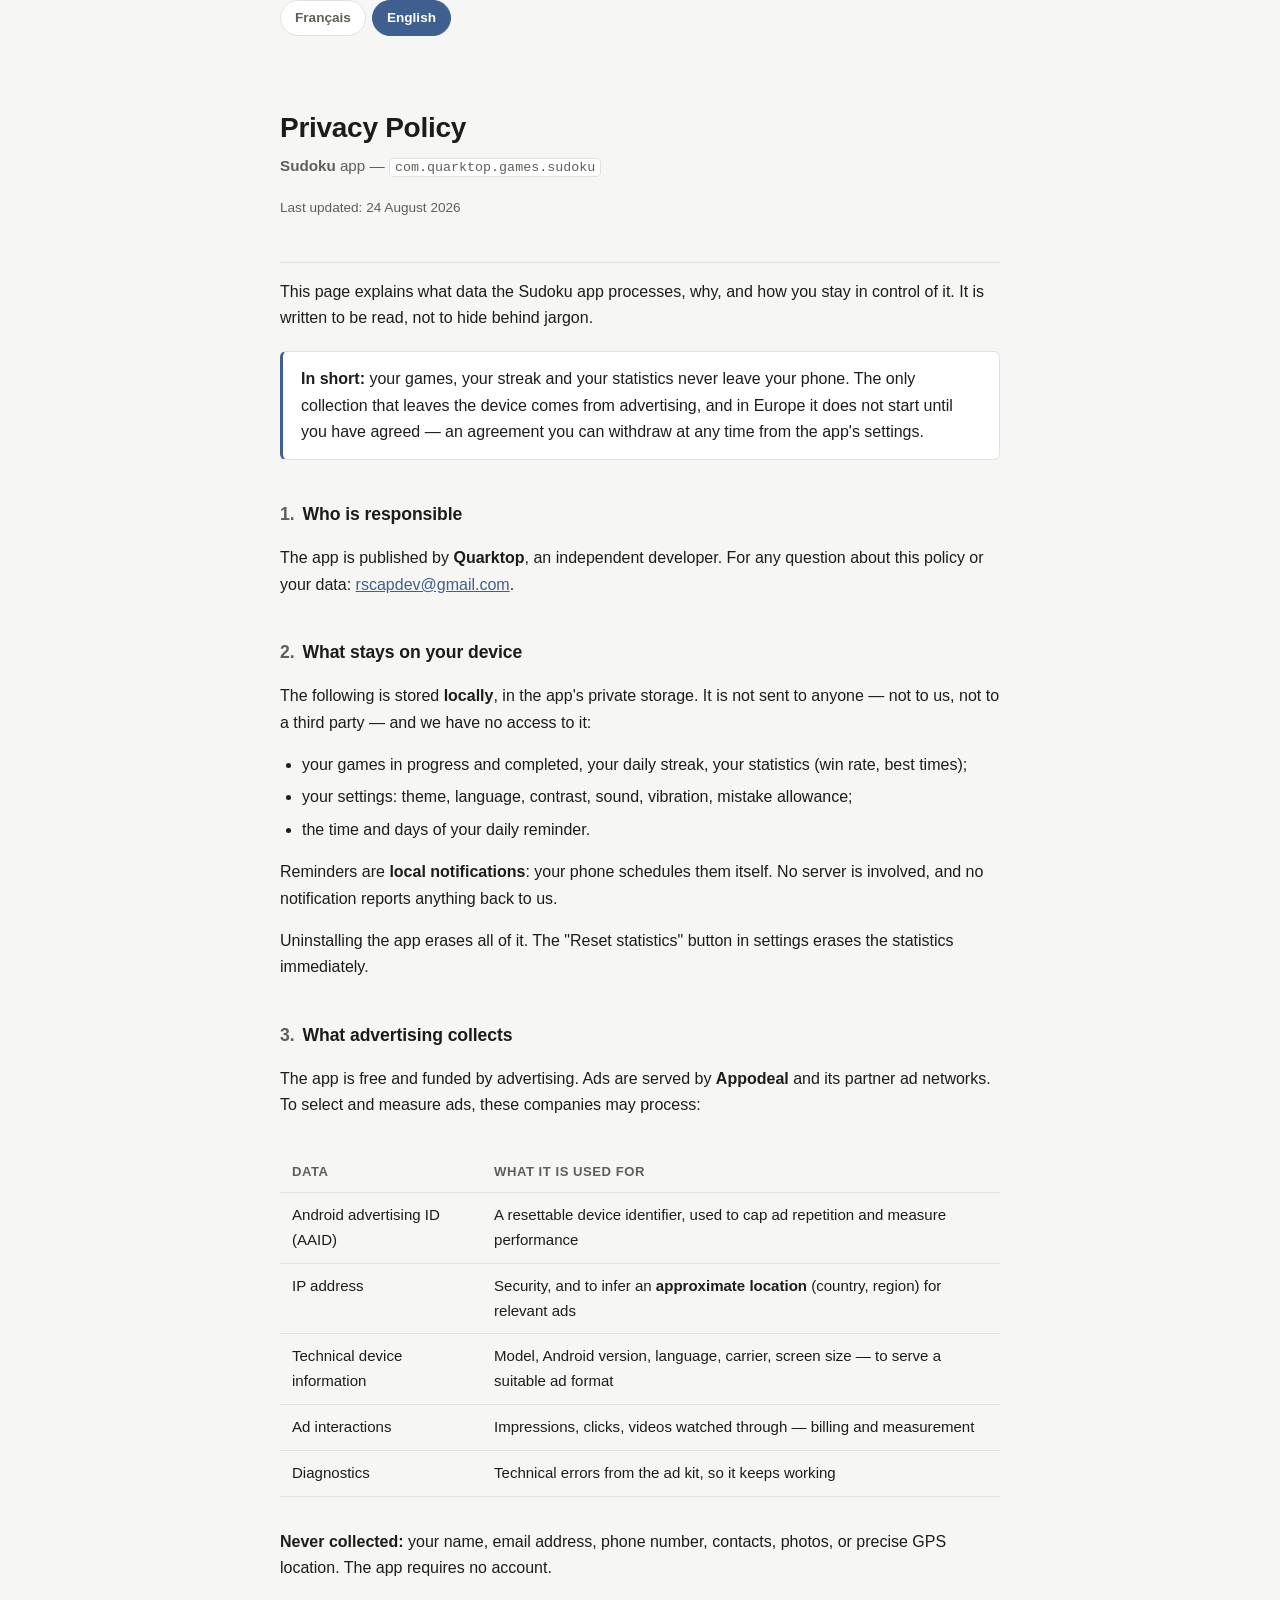
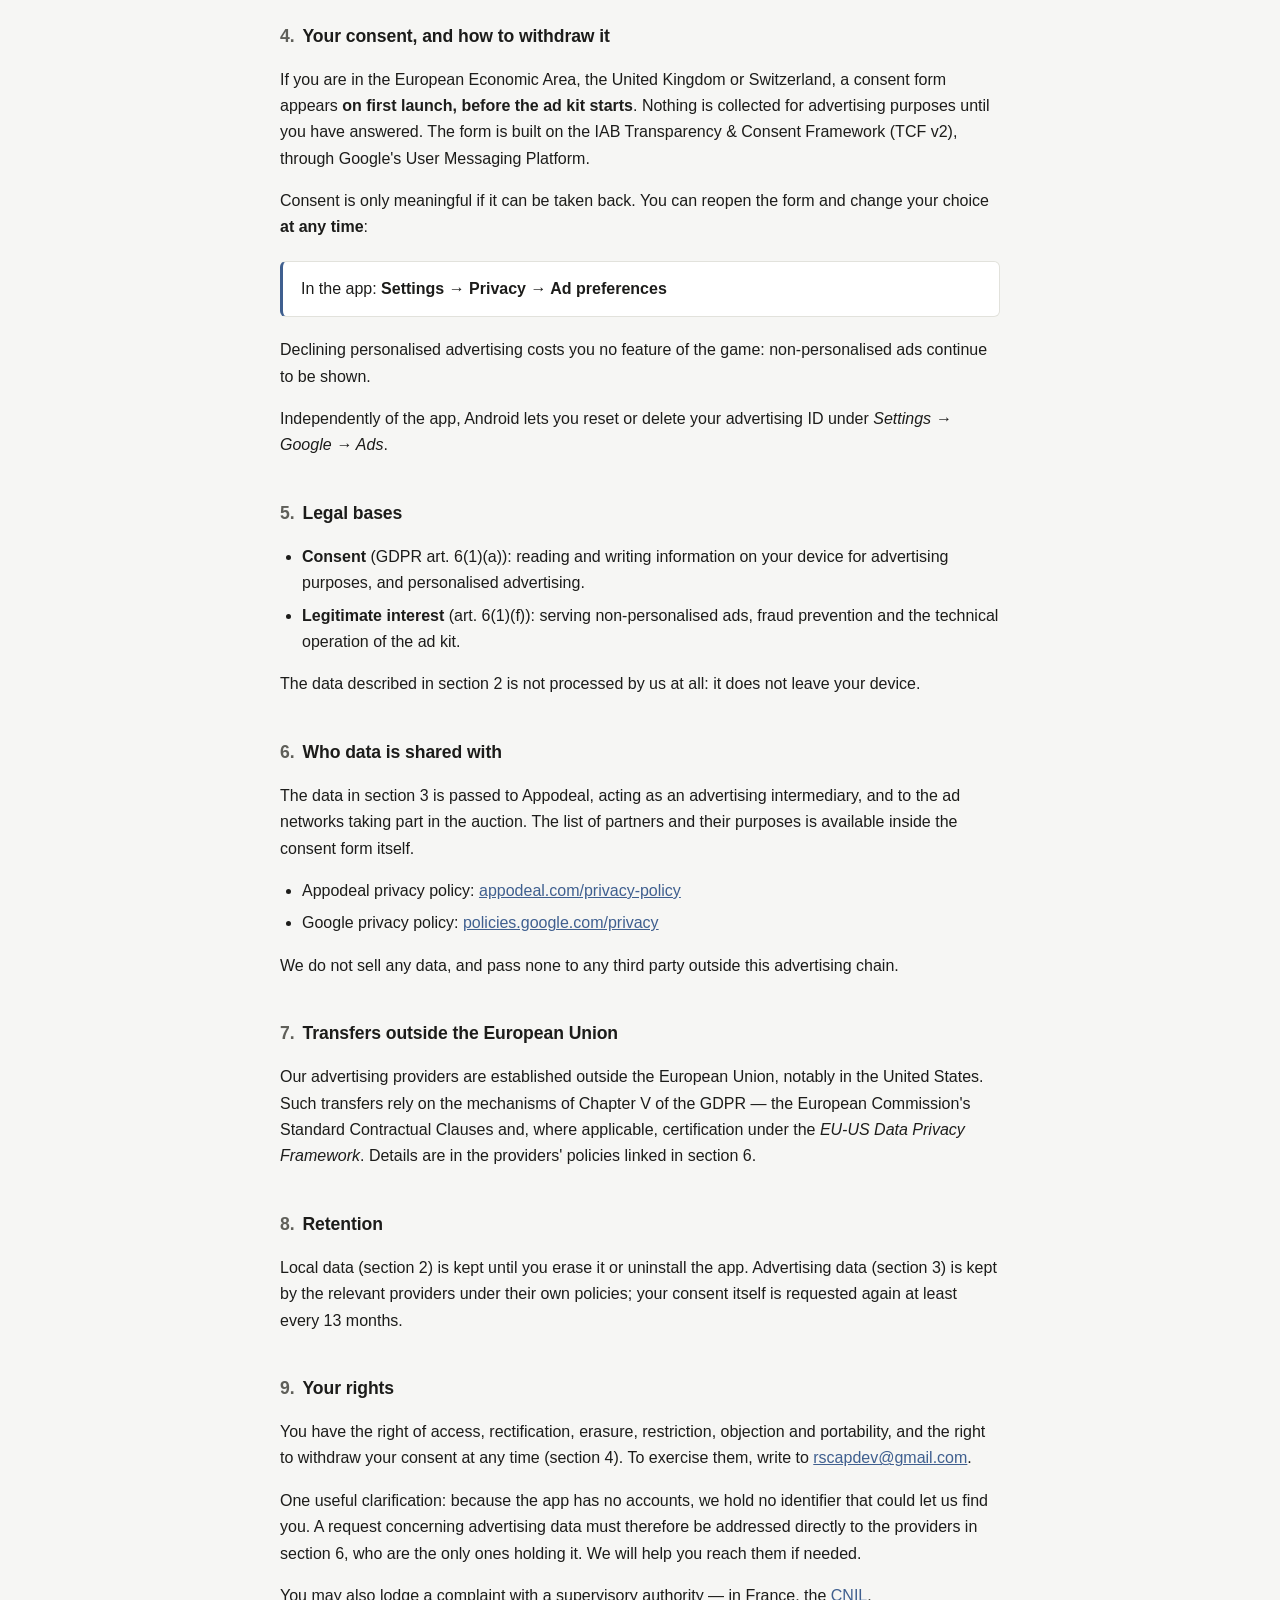
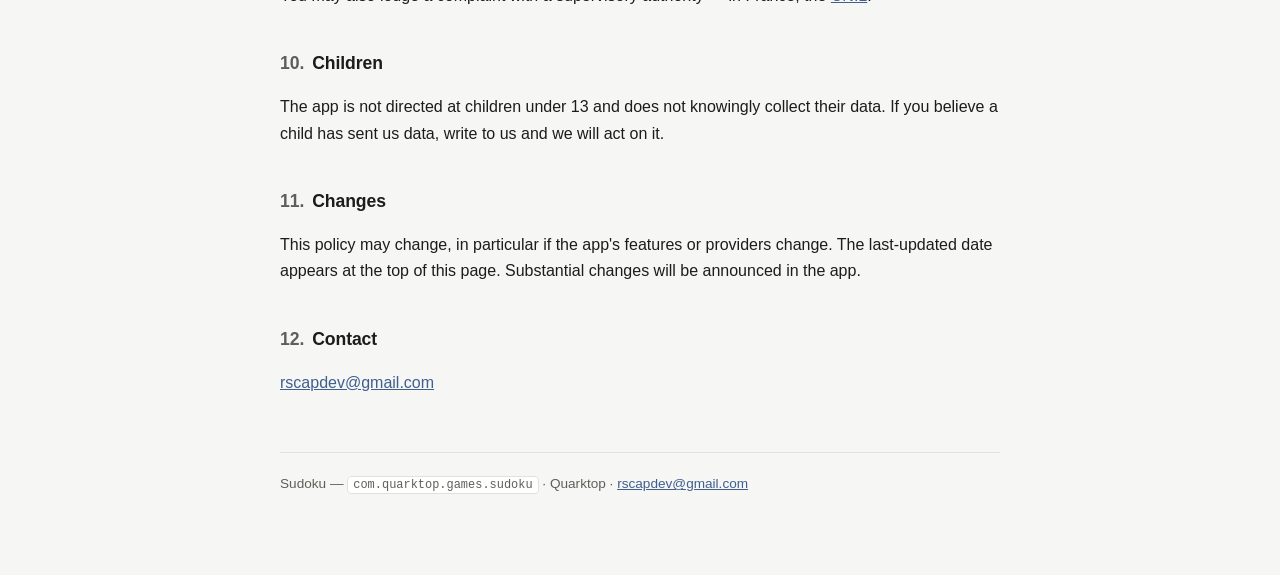
==== index.html @ d99a9909 "docs: politique de confidentialite bilingue FR/EN Page unique servie par GitHub Pages, referencee pa" ====
<!doctype html>
<html lang="fr">
<head>
<meta charset="utf-8">
<meta name="viewport" content="width=device-width, initial-scale=1">
<title>Politique de confidentialité — Sudoku</title>
<meta name="description" content="Politique de confidentialité de l'application Sudoku (com.quarktop.games.sudoku).">
<style>
  :root {
    --bg: #f6f6f4;
    --surface: #ffffff;
    --text: #1c1c1a;
    --muted: #5f5f59;
    --border: #e2e2dc;
    --accent: #3f5f8f;
  }
  @media (prefers-color-scheme: dark) {
    :root {
      --bg: #17171a;
      --surface: #202024;
      --text: #ececea;
      --muted: #a3a39d;
      --border: #33333a;
      --accent: #8fb0e0;
    }
  }
  * { box-sizing: border-box; }
  body {
    margin: 0;
    padding: 0 20px 80px;
    background: var(--bg);
    color: var(--text);
    font: 16px/1.65 -apple-system, BlinkMacSystemFont, "Segoe UI", Roboto, Helvetica, Arial, sans-serif;
    -webkit-text-size-adjust: 100%;
  }
  main { max-width: 720px; margin: 0 auto; }
  header {
    padding: 48px 0 28px;
    border-bottom: 1px solid var(--border);
    margin-bottom: 8px;
  }
  h1 { font-size: 1.75rem; line-height: 1.25; margin: 0 0 8px; letter-spacing: -0.01em; }
  h2 {
    font-size: 1.1rem;
    margin: 40px 0 10px;
    letter-spacing: -0.005em;
  }
  h2 .num { color: var(--muted); font-weight: 600; margin-right: 8px; }
  .sub { color: var(--muted); margin: 0; font-size: 0.95rem; }
  .meta {
    margin-top: 18px;
    font-size: 0.85rem;
    color: var(--muted);
  }
  p, li { color: var(--text); }
  ul { padding-left: 22px; }
  li { margin: 6px 0; }
  a { color: var(--accent); }
  code {
    background: var(--surface);
    border: 1px solid var(--border);
    border-radius: 4px;
    padding: 1px 5px;
    font-size: 0.88em;
    font-family: ui-monospace, SFMono-Regular, Menlo, Consolas, monospace;
  }
  .callout {
    background: var(--surface);
    border: 1px solid var(--border);
    border-left: 3px solid var(--accent);
    border-radius: 6px;
    padding: 14px 18px;
    margin: 20px 0;
  }
  .callout p { margin: 0; }
  table {
    width: 100%;
    border-collapse: collapse;
    margin: 16px 0;
    font-size: 0.94rem;
  }
  th, td {
    text-align: left;
    padding: 10px 12px;
    border-bottom: 1px solid var(--border);
    vertical-align: top;
  }
  th { color: var(--muted); font-weight: 600; font-size: 0.82rem; text-transform: uppercase; letter-spacing: 0.04em; }
  .table-wrap { overflow-x: auto; }
  .langs {
    display: flex;
    gap: 6px;
    margin-bottom: 26px;
  }
  .langs button {
    font: inherit;
    font-size: 0.85rem;
    font-weight: 600;
    padding: 6px 14px;
    border-radius: 999px;
    border: 1px solid var(--border);
    background: var(--surface);
    color: var(--muted);
    cursor: pointer;
  }
  .langs button[aria-pressed="true"] {
    background: var(--accent);
    border-color: var(--accent);
    color: #fff;
  }
  [data-lang] { display: none; }
  [data-lang].active { display: block; }
  footer {
    margin-top: 56px;
    padding-top: 20px;
    border-top: 1px solid var(--border);
    color: var(--muted);
    font-size: 0.85rem;
  }
</style>
</head>
<body>
<main>

<div class="langs" role="group" aria-label="Langue / Language">
  <button type="button" data-set="fr" aria-pressed="true">Français</button>
  <button type="button" data-set="en" aria-pressed="false">English</button>
</div>

<!-- ============================ FRANÇAIS ============================ -->
<section data-lang="fr" class="active" lang="fr">

  <header>
    <h1>Politique de confidentialité</h1>
    <p class="sub">Application <strong>Sudoku</strong> — <code>com.quarktop.games.sudoku</code></p>
    <p class="meta">Dernière mise à jour : 24 août 2026</p>
  </header>

  <p>Cette page explique quelles données l'application Sudoku traite, pourquoi, et
  comment vous gardez la main dessus. Elle est écrite pour être lue, pas pour se
  protéger derrière du jargon.</p>

  <div class="callout">
    <p><strong>En résumé :</strong> vos parties, votre série et vos statistiques ne quittent
    jamais votre téléphone. La seule collecte qui sort de l'appareil vient de la publicité,
    et en Europe elle ne démarre qu'après votre accord — que vous pouvez retirer à tout
    moment depuis les réglages de l'application.</p>
  </div>

  <h2><span class="num">1.</span>Qui est responsable du traitement</h2>
  <p>L'application est éditée par <strong>Quarktop</strong>, développeur indépendant.
  Pour toute question relative à cette politique ou à vos données :
  <a href="mailto:rscapdev@gmail.com">rscapdev@gmail.com</a>.</p>

  <h2><span class="num">2.</span>Ce qui reste sur votre appareil</h2>
  <p>Les données suivantes sont enregistrées <strong>localement</strong>, dans le stockage
  privé de l'application. Elles ne sont transmises à personne, ni à nous, ni à un tiers,
  et nous n'y avons aucun accès :</p>
  <ul>
    <li>vos parties en cours et terminées, votre série de jours consécutifs, vos statistiques
      (taux de victoire, meilleurs temps) ;</li>
    <li>vos réglages : thème, langue, contraste, sons, vibrations, nombre d'erreurs autorisées ;</li>
    <li>l'heure et les jours de votre rappel quotidien.</li>
  </ul>
  <p>Les rappels sont des <strong>notifications locales</strong> : elles sont programmées par
  votre téléphone lui-même. Aucun serveur n'est impliqué et aucune notification ne nous
  informe de quoi que ce soit.</p>
  <p>Désinstaller l'application efface l'ensemble de ces données. Le bouton
  « Réinitialiser les statistiques » des réglages efface les statistiques immédiatement.</p>

  <h2><span class="num">3.</span>Ce que la publicité collecte</h2>
  <p>L'application est gratuite et financée par la publicité. Les annonces sont fournies par
  <strong>Appodeal</strong> et ses réseaux publicitaires partenaires. Pour choisir et mesurer
  les annonces, ces sociétés peuvent traiter :</p>
  <div class="table-wrap">
    <table>
      <thead>
        <tr><th>Donnée</th><th>À quoi elle sert</th></tr>
      </thead>
      <tbody>
        <tr>
          <td>Identifiant publicitaire Android (AAID)</td>
          <td>Identifiant réinitialisable propre à l'appareil, utilisé pour limiter la
              répétition des annonces et mesurer leur performance</td>
        </tr>
        <tr>
          <td>Adresse IP</td>
          <td>Sécurité, et déduction d'une <strong>localisation approximative</strong>
              (pays, région) pour servir des annonces pertinentes</td>
        </tr>
        <tr>
          <td>Informations techniques sur l'appareil</td>
          <td>Modèle, version d'Android, langue, opérateur, taille d'écran — pour afficher
              un format d'annonce adapté</td>
        </tr>
        <tr>
          <td>Interactions avec les annonces</td>
          <td>Affichages, clics, vidéos regardées jusqu'au bout — facturation et mesure</td>
        </tr>
        <tr>
          <td>Diagnostics</td>
          <td>Erreurs techniques du kit publicitaire, pour son bon fonctionnement</td>
        </tr>
      </tbody>
    </table>
  </div>
  <p><strong>Ce qui n'est jamais collecté :</strong> votre nom, votre adresse e-mail, votre
  numéro de téléphone, vos contacts, vos photos, ni votre position GPS précise.
  L'application ne demande aucune création de compte.</p>

  <h2><span class="num">4.</span>Votre consentement, et comment le retirer</h2>
  <p>Si vous vous trouvez dans l'Espace économique européen, au Royaume-Uni ou en Suisse,
  un formulaire de consentement s'affiche <strong>au premier lancement, avant que le kit
  publicitaire ne démarre</strong>. Rien n'est collecté à des fins publicitaires tant que
  vous n'avez pas répondu. Ce formulaire s'appuie sur le cadre de transparence et de
  consentement de l'IAB (TCF v2), via la plateforme Google User Messaging Platform.</p>
  <p>Un consentement n'a de valeur que s'il peut être repris. Vous pouvez rouvrir ce
  formulaire et modifier votre choix <strong>à tout moment</strong> :</p>
  <div class="callout">
    <p>Dans l'application : <strong>Réglages → Confidentialité → Préférences publicitaires</strong></p>
  </div>
  <p>Refuser la publicité personnalisée ne vous prive d'aucune fonctionnalité du jeu : des
  annonces non personnalisées continuent d'être affichées.</p>
  <p>Indépendamment de l'application, Android vous permet de réinitialiser ou de supprimer
  votre identifiant publicitaire depuis <em>Paramètres → Google → Annonces</em>.</p>

  <h2><span class="num">5.</span>Bases légales</h2>
  <ul>
    <li><strong>Consentement</strong> (art. 6.1.a du RGPD) : lecture et écriture d'informations
      sur votre appareil à des fins publicitaires, et publicité personnalisée.</li>
    <li><strong>Intérêt légitime</strong> (art. 6.1.f) : affichage d'annonces non personnalisées,
      mesure anti-fraude et bon fonctionnement technique du kit publicitaire.</li>
  </ul>
  <p>Les données décrites à la section 2 ne font l'objet d'aucun traitement de notre part :
  elles ne quittent pas votre appareil.</p>

  <h2><span class="num">6.</span>Avec qui les données sont partagées</h2>
  <p>Les données de la section 3 sont transmises à Appodeal, qui agit comme intermédiaire
  publicitaire, ainsi qu'aux réseaux publicitaires participant à l'enchère. La liste des
  partenaires et leurs finalités sont consultables dans le formulaire de consentement
  lui-même.</p>
  <ul>
    <li>Politique de confidentialité d'Appodeal :
      <a href="https://appodeal.com/privacy-policy/" rel="noopener">appodeal.com/privacy-policy</a></li>
    <li>Politique de confidentialité de Google :
      <a href="https://policies.google.com/privacy" rel="noopener">policies.google.com/privacy</a></li>
  </ul>
  <p>Nous ne vendons aucune donnée et n'en transmettons à aucun tiers en dehors de cette
  chaîne publicitaire.</p>

  <h2><span class="num">7.</span>Transferts hors de l'Union européenne</h2>
  <p>Nos prestataires publicitaires sont établis en dehors de l'Union européenne, notamment
  aux États-Unis. Ces transferts sont encadrés par les mécanismes prévus au chapitre V du
  RGPD — clauses contractuelles types de la Commission européenne et, le cas échéant,
  certification au <em>EU-US Data Privacy Framework</em>. Le détail figure dans les
  politiques des prestataires citées à la section 6.</p>

  <h2><span class="num">8.</span>Durée de conservation</h2>
  <p>Les données locales (section 2) sont conservées jusqu'à ce que vous les effaciez ou
  désinstalliez l'application. Les données publicitaires (section 3) sont conservées par
  les prestataires concernés selon leurs propres politiques ; votre consentement, lui, est
  redemandé au moins tous les 13 mois.</p>

  <h2><span class="num">9.</span>Vos droits</h2>
  <p>Vous disposez d'un droit d'accès, de rectification, d'effacement, de limitation,
  d'opposition et de portabilité, ainsi que du droit de retirer votre consentement à tout
  moment (section 4). Pour les exercer, écrivez à
  <a href="mailto:rscapdev@gmail.com">rscapdev@gmail.com</a>.</p>
  <p>Une précision utile : comme l'application ne repose sur aucun compte, nous ne détenons
  aucun identifiant permettant de vous retrouver. Une demande d'accès ou d'effacement portant
  sur les données publicitaires doit donc être adressée directement aux prestataires de la
  section 6, qui sont les seuls à les détenir. Nous vous aiderons à les contacter si besoin.</p>
  <p>Vous pouvez également introduire une réclamation auprès d'une autorité de contrôle, en
  France la <a href="https://www.cnil.fr" rel="noopener">CNIL</a>.</p>

  <h2><span class="num">10.</span>Enfants</h2>
  <p>L'application ne s'adresse pas aux enfants de moins de 13 ans et ne collecte pas
  sciemment de données les concernant. Si vous estimez qu'un enfant nous a transmis des
  données, écrivez-nous et nous ferons le nécessaire.</p>

  <h2><span class="num">11.</span>Modifications</h2>
  <p>Cette politique peut évoluer, notamment si les fonctionnalités ou les prestataires de
  l'application changent. La date de dernière mise à jour figure en haut de cette page. Les
  modifications substantielles seront signalées dans l'application.</p>

  <h2><span class="num">12.</span>Contact</h2>
  <p><a href="mailto:rscapdev@gmail.com">rscapdev@gmail.com</a></p>

</section>

<!-- ============================= ENGLISH ============================= -->
<section data-lang="en" lang="en">

  <header>
    <h1>Privacy Policy</h1>
    <p class="sub"><strong>Sudoku</strong> app — <code>com.quarktop.games.sudoku</code></p>
    <p class="meta">Last updated: 24 August 2026</p>
  </header>

  <p>This page explains what data the Sudoku app processes, why, and how you stay in
  control of it. It is written to be read, not to hide behind jargon.</p>

  <div class="callout">
    <p><strong>In short:</strong> your games, your streak and your statistics never leave your
    phone. The only collection that leaves the device comes from advertising, and in Europe
    it does not start until you have agreed — an agreement you can withdraw at any time from
    the app's settings.</p>
  </div>

  <h2><span class="num">1.</span>Who is responsible</h2>
  <p>The app is published by <strong>Quarktop</strong>, an independent developer. For any
  question about this policy or your data:
  <a href="mailto:rscapdev@gmail.com">rscapdev@gmail.com</a>.</p>

  <h2><span class="num">2.</span>What stays on your device</h2>
  <p>The following is stored <strong>locally</strong>, in the app's private storage. It is
  not sent to anyone — not to us, not to a third party — and we have no access to it:</p>
  <ul>
    <li>your games in progress and completed, your daily streak, your statistics
      (win rate, best times);</li>
    <li>your settings: theme, language, contrast, sound, vibration, mistake allowance;</li>
    <li>the time and days of your daily reminder.</li>
  </ul>
  <p>Reminders are <strong>local notifications</strong>: your phone schedules them itself. No
  server is involved, and no notification reports anything back to us.</p>
  <p>Uninstalling the app erases all of it. The "Reset statistics" button in settings erases
  the statistics immediately.</p>

  <h2><span class="num">3.</span>What advertising collects</h2>
  <p>The app is free and funded by advertising. Ads are served by <strong>Appodeal</strong>
  and its partner ad networks. To select and measure ads, these companies may process:</p>
  <div class="table-wrap">
    <table>
      <thead>
        <tr><th>Data</th><th>What it is used for</th></tr>
      </thead>
      <tbody>
        <tr>
          <td>Android advertising ID (AAID)</td>
          <td>A resettable device identifier, used to cap ad repetition and measure performance</td>
        </tr>
        <tr>
          <td>IP address</td>
          <td>Security, and to infer an <strong>approximate location</strong> (country, region)
              for relevant ads</td>
        </tr>
        <tr>
          <td>Technical device information</td>
          <td>Model, Android version, language, carrier, screen size — to serve a suitable ad format</td>
        </tr>
        <tr>
          <td>Ad interactions</td>
          <td>Impressions, clicks, videos watched through — billing and measurement</td>
        </tr>
        <tr>
          <td>Diagnostics</td>
          <td>Technical errors from the ad kit, so it keeps working</td>
        </tr>
      </tbody>
    </table>
  </div>
  <p><strong>Never collected:</strong> your name, email address, phone number, contacts,
  photos, or precise GPS location. The app requires no account.</p>

  <h2><span class="num">4.</span>Your consent, and how to withdraw it</h2>
  <p>If you are in the European Economic Area, the United Kingdom or Switzerland, a consent
  form appears <strong>on first launch, before the ad kit starts</strong>. Nothing is
  collected for advertising purposes until you have answered. The form is built on the IAB
  Transparency &amp; Consent Framework (TCF v2), through Google's User Messaging Platform.</p>
  <p>Consent is only meaningful if it can be taken back. You can reopen the form and change
  your choice <strong>at any time</strong>:</p>
  <div class="callout">
    <p>In the app: <strong>Settings → Privacy → Ad preferences</strong></p>
  </div>
  <p>Declining personalised advertising costs you no feature of the game: non-personalised
  ads continue to be shown.</p>
  <p>Independently of the app, Android lets you reset or delete your advertising ID under
  <em>Settings → Google → Ads</em>.</p>

  <h2><span class="num">5.</span>Legal bases</h2>
  <ul>
    <li><strong>Consent</strong> (GDPR art. 6(1)(a)): reading and writing information on your
      device for advertising purposes, and personalised advertising.</li>
    <li><strong>Legitimate interest</strong> (art. 6(1)(f)): serving non-personalised ads,
      fraud prevention and the technical operation of the ad kit.</li>
  </ul>
  <p>The data described in section 2 is not processed by us at all: it does not leave your
  device.</p>

  <h2><span class="num">6.</span>Who data is shared with</h2>
  <p>The data in section 3 is passed to Appodeal, acting as an advertising intermediary, and
  to the ad networks taking part in the auction. The list of partners and their purposes is
  available inside the consent form itself.</p>
  <ul>
    <li>Appodeal privacy policy:
      <a href="https://appodeal.com/privacy-policy/" rel="noopener">appodeal.com/privacy-policy</a></li>
    <li>Google privacy policy:
      <a href="https://policies.google.com/privacy" rel="noopener">policies.google.com/privacy</a></li>
  </ul>
  <p>We do not sell any data, and pass none to any third party outside this advertising chain.</p>

  <h2><span class="num">7.</span>Transfers outside the European Union</h2>
  <p>Our advertising providers are established outside the European Union, notably in the
  United States. Such transfers rely on the mechanisms of Chapter V of the GDPR — the European
  Commission's Standard Contractual Clauses and, where applicable, certification under the
  <em>EU-US Data Privacy Framework</em>. Details are in the providers' policies linked in
  section 6.</p>

  <h2><span class="num">8.</span>Retention</h2>
  <p>Local data (section 2) is kept until you erase it or uninstall the app. Advertising data
  (section 3) is kept by the relevant providers under their own policies; your consent itself
  is requested again at least every 13 months.</p>

  <h2><span class="num">9.</span>Your rights</h2>
  <p>You have the right of access, rectification, erasure, restriction, objection and
  portability, and the right to withdraw your consent at any time (section 4). To exercise
  them, write to <a href="mailto:rscapdev@gmail.com">rscapdev@gmail.com</a>.</p>
  <p>One useful clarification: because the app has no accounts, we hold no identifier that
  could let us find you. A request concerning advertising data must therefore be addressed
  directly to the providers in section 6, who are the only ones holding it. We will help you
  reach them if needed.</p>
  <p>You may also lodge a complaint with a supervisory authority — in France, the
  <a href="https://www.cnil.fr" rel="noopener">CNIL</a>.</p>

  <h2><span class="num">10.</span>Children</h2>
  <p>The app is not directed at children under 13 and does not knowingly collect their data.
  If you believe a child has sent us data, write to us and we will act on it.</p>

  <h2><span class="num">11.</span>Changes</h2>
  <p>This policy may change, in particular if the app's features or providers change. The
  last-updated date appears at the top of this page. Substantial changes will be announced
  in the app.</p>

  <h2><span class="num">12.</span>Contact</h2>
  <p><a href="mailto:rscapdev@gmail.com">rscapdev@gmail.com</a></p>

</section>

<footer>
  Sudoku — <code>com.quarktop.games.sudoku</code> · Quarktop ·
  <a href="mailto:rscapdev@gmail.com">rscapdev@gmail.com</a>
</footer>

</main>

<script>
  var buttons = document.querySelectorAll('.langs button');
  function setLang(lang) {
    document.querySelectorAll('[data-lang]').forEach(function (s) {
      s.classList.toggle('active', s.getAttribute('data-lang') === lang);
    });
    buttons.forEach(function (b) {
      b.setAttribute('aria-pressed', String(b.getAttribute('data-set') === lang));
    });
    document.documentElement.lang = lang;
  }
  buttons.forEach(function (b) {
    b.addEventListener('click', function () { setLang(b.getAttribute('data-set')); });
  });
  // Non-French speakers land on English without having to hunt for the toggle.
  if (!(navigator.language || '').toLowerCase().startsWith('fr')) setLang('en');
</script>

</body>
</html>
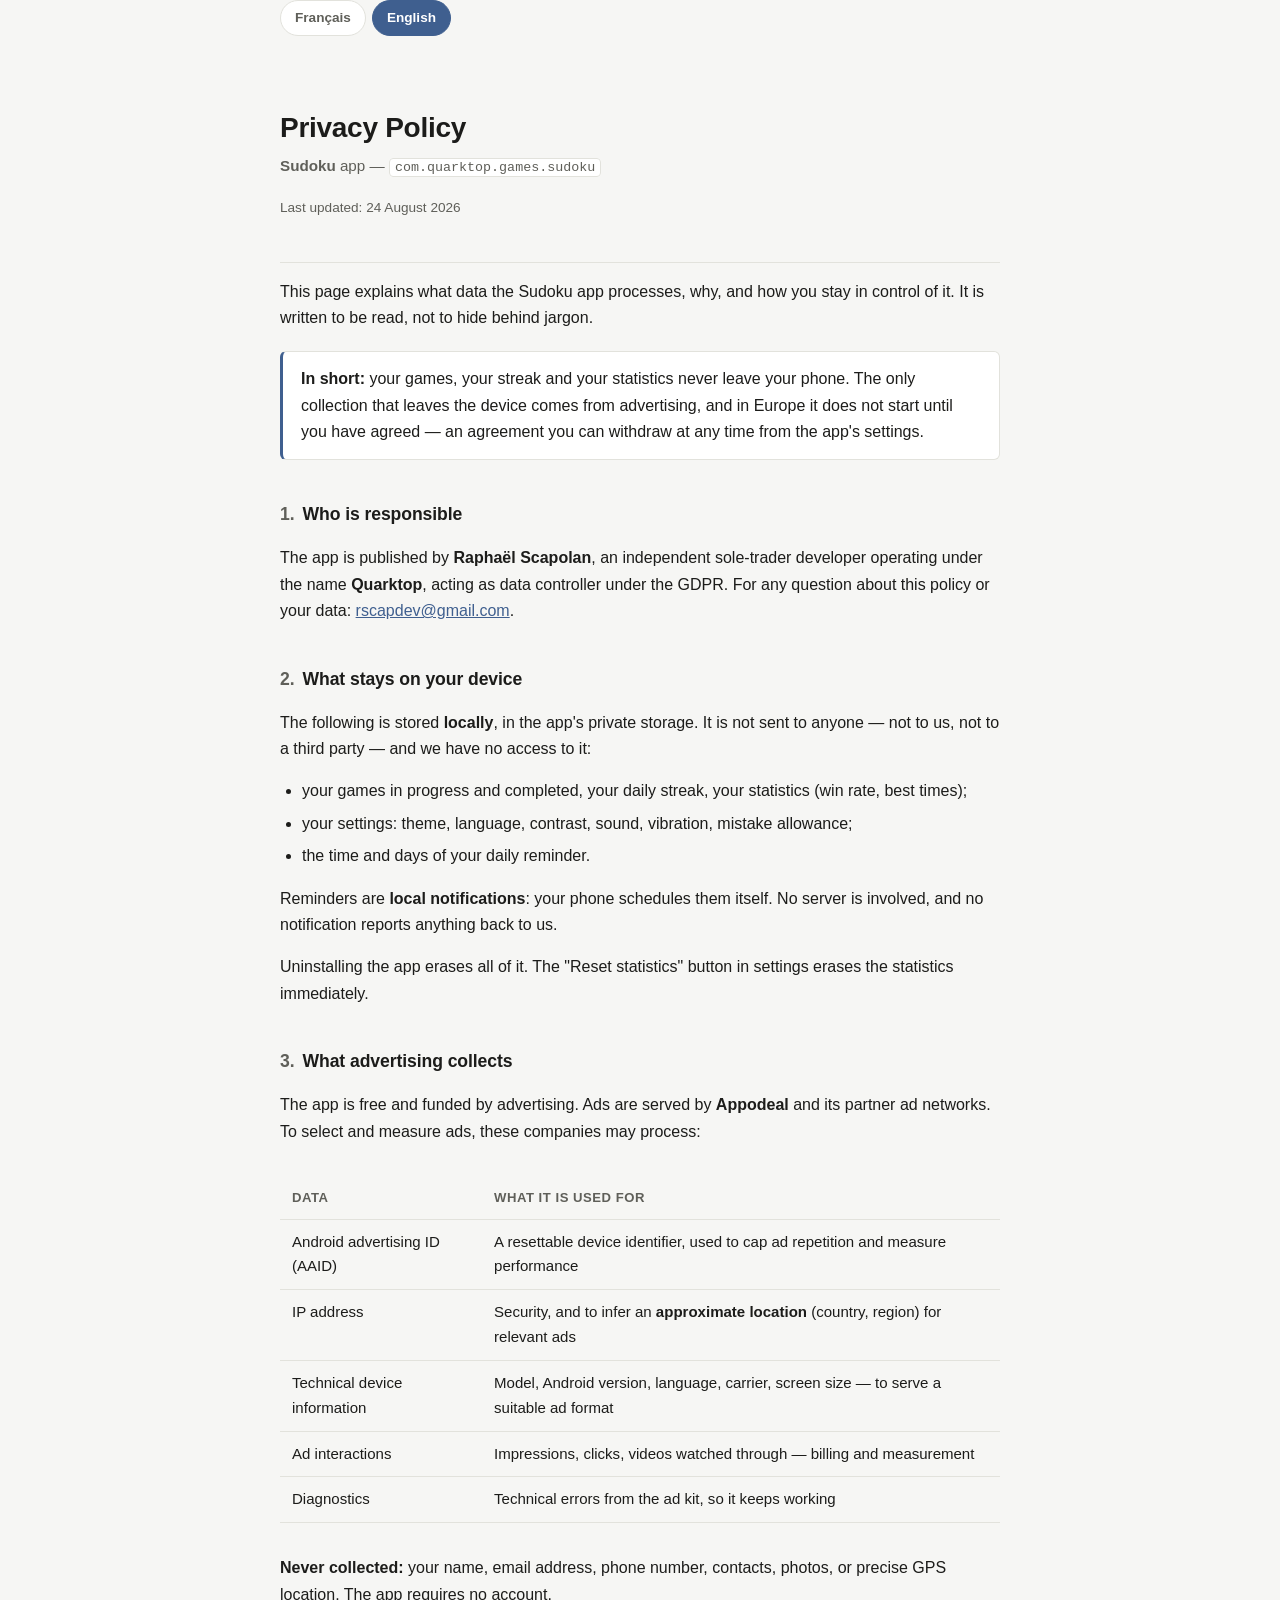
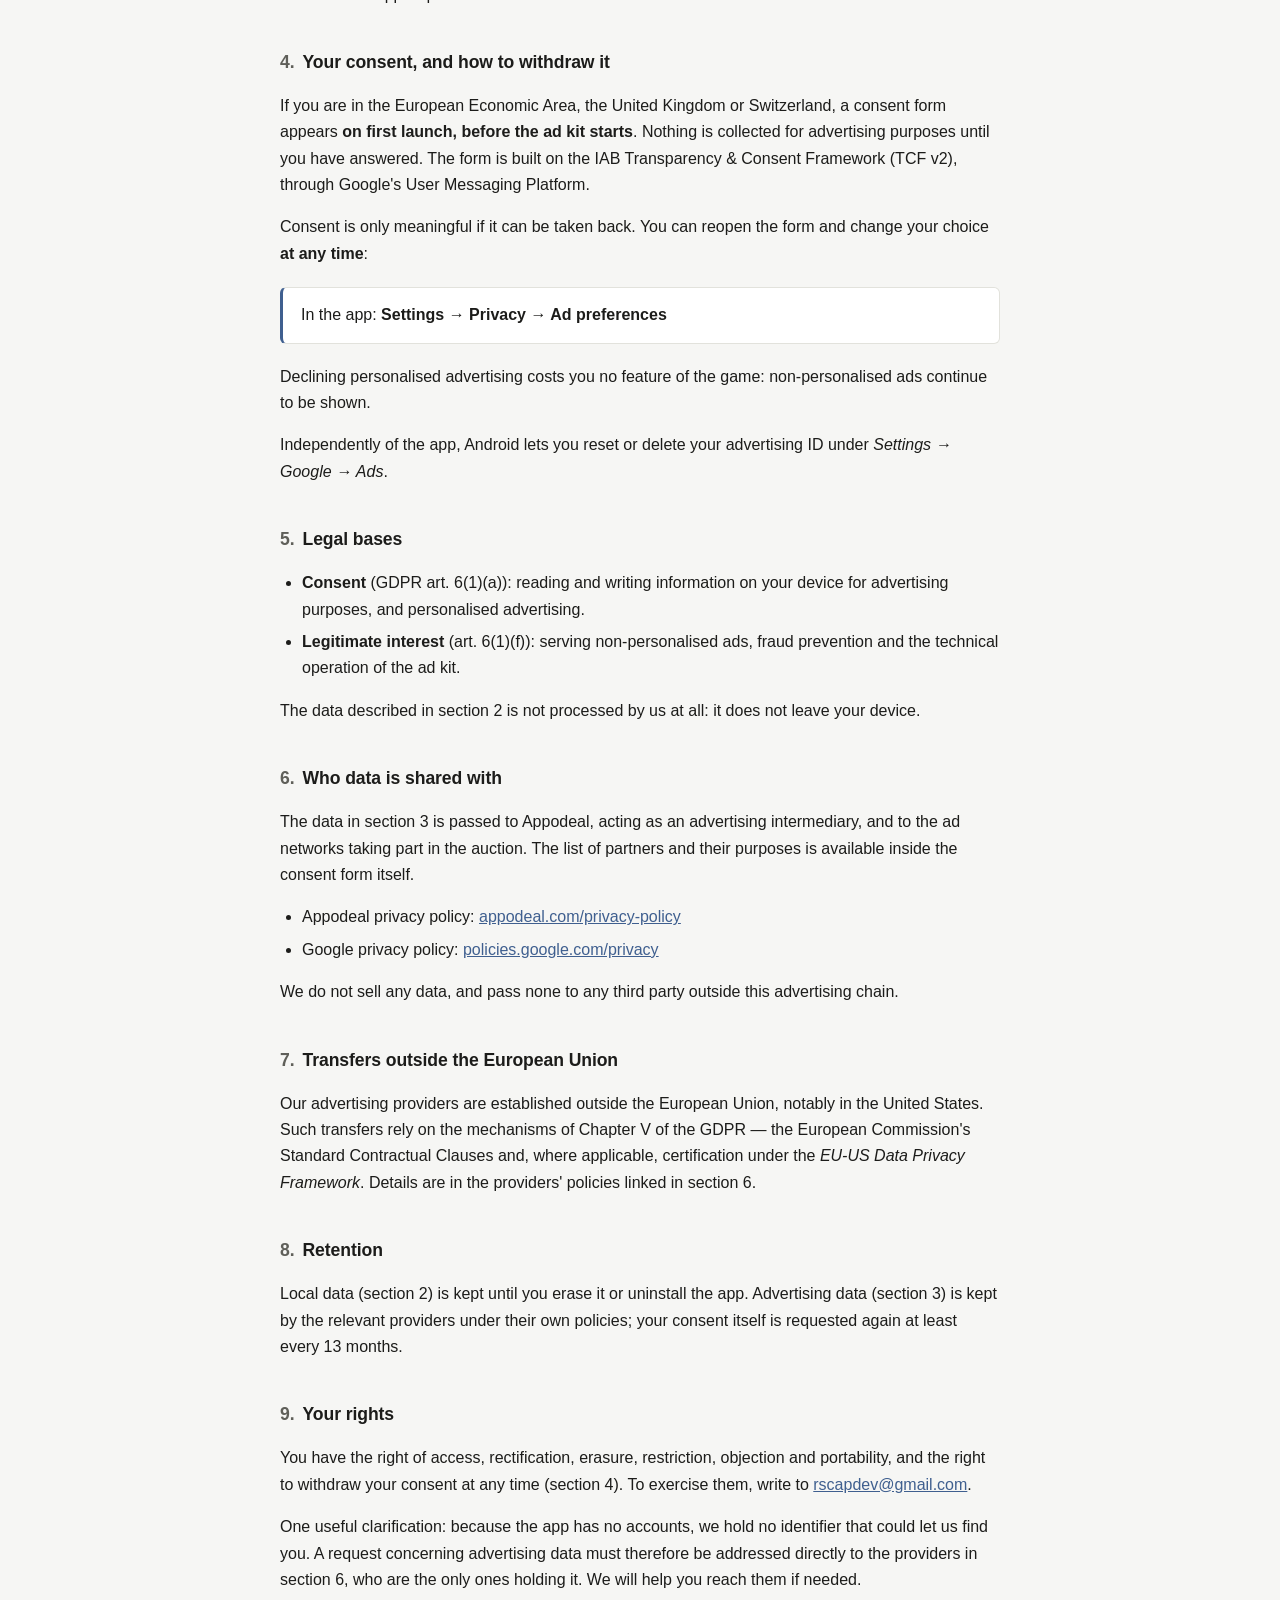
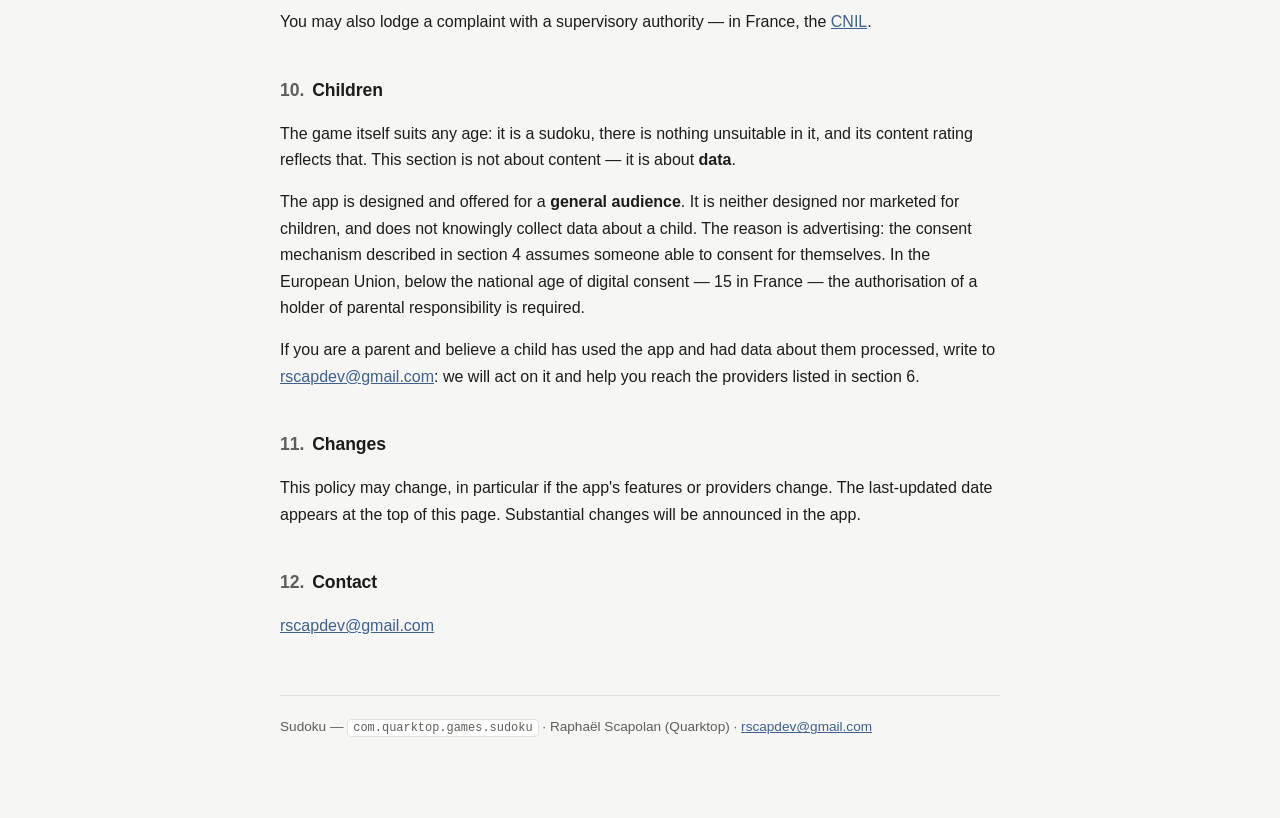
==== commit 868fab0b: "docs: responsable de traitement nomme, section Enfants reformulee Le responsable du traitement est u" ====
--- a/index.html
+++ b/index.html
@@ -148,8 +148,9 @@
   </div>
 
   <h2><span class="num">1.</span>Qui est responsable du traitement</h2>
-  <p>L'application est éditée par <strong>Quarktop</strong>, développeur indépendant.
-  Pour toute question relative à cette politique ou à vos données :
+  <p>L'application est éditée par <strong>Raphaël Scapolan</strong>, développeur indépendant
+  exerçant en nom propre, sous le nom <strong>Quarktop</strong>. Responsable du traitement au
+  sens du RGPD. Pour toute question relative à cette politique ou à vos données :
   <a href="mailto:rscapdev@gmail.com">rscapdev@gmail.com</a>.</p>
 
   <h2><span class="num">2.</span>Ce qui reste sur votre appareil</h2>
@@ -274,9 +275,19 @@
   France la <a href="https://www.cnil.fr" rel="noopener">CNIL</a>.</p>
 
   <h2><span class="num">10.</span>Enfants</h2>
-  <p>L'application ne s'adresse pas aux enfants de moins de 13 ans et ne collecte pas
-  sciemment de données les concernant. Si vous estimez qu'un enfant nous a transmis des
-  données, écrivez-nous et nous ferons le nécessaire.</p>
+  <p>Le jeu lui-même convient à tout âge : c'est un sudoku, son contenu ne présente rien
+  d'inadapté, et son classement de contenu le reflète. Cette section ne parle pas du contenu,
+  mais des <strong>données</strong>.</p>
+  <p>L'application est conçue et proposée pour un <strong>public général</strong>. Elle n'est
+  ni conçue ni promue à destination des enfants, et ne collecte pas sciemment de données
+  concernant un enfant. La raison est la publicité : le mécanisme de consentement décrit à la
+  section 4 suppose une personne en mesure de consentir pour elle-même. Dans l'Union
+  européenne, en dessous de l'âge national du consentement numérique — 15 ans en France —
+  l'autorisation d'un titulaire de l'autorité parentale est requise.</p>
+  <p>Si vous êtes parent et estimez qu'un enfant a utilisé l'application et que des données le
+  concernant ont été traitées, écrivez à
+  <a href="mailto:rscapdev@gmail.com">rscapdev@gmail.com</a> : nous ferons le nécessaire et
+  vous aiderons à saisir les prestataires de la section 6.</p>
 
   <h2><span class="num">11.</span>Modifications</h2>
   <p>Cette politique peut évoluer, notamment si les fonctionnalités ou les prestataires de
@@ -308,8 +319,9 @@
   </div>
 
   <h2><span class="num">1.</span>Who is responsible</h2>
-  <p>The app is published by <strong>Quarktop</strong>, an independent developer. For any
-  question about this policy or your data:
+  <p>The app is published by <strong>Raphaël Scapolan</strong>, an independent sole-trader
+  developer operating under the name <strong>Quarktop</strong>, acting as data controller under
+  the GDPR. For any question about this policy or your data:
   <a href="mailto:rscapdev@gmail.com">rscapdev@gmail.com</a>.</p>
 
   <h2><span class="num">2.</span>What stays on your device</h2>
@@ -423,8 +435,17 @@
   <a href="https://www.cnil.fr" rel="noopener">CNIL</a>.</p>
 
   <h2><span class="num">10.</span>Children</h2>
-  <p>The app is not directed at children under 13 and does not knowingly collect their data.
-  If you believe a child has sent us data, write to us and we will act on it.</p>
+  <p>The game itself suits any age: it is a sudoku, there is nothing unsuitable in it, and its
+  content rating reflects that. This section is not about content — it is about
+  <strong>data</strong>.</p>
+  <p>The app is designed and offered for a <strong>general audience</strong>. It is neither
+  designed nor marketed for children, and does not knowingly collect data about a child. The
+  reason is advertising: the consent mechanism described in section 4 assumes someone able to
+  consent for themselves. In the European Union, below the national age of digital consent —
+  15 in France — the authorisation of a holder of parental responsibility is required.</p>
+  <p>If you are a parent and believe a child has used the app and had data about them
+  processed, write to <a href="mailto:rscapdev@gmail.com">rscapdev@gmail.com</a>: we will act
+  on it and help you reach the providers listed in section 6.</p>
 
   <h2><span class="num">11.</span>Changes</h2>
   <p>This policy may change, in particular if the app's features or providers change. The
@@ -437,7 +458,7 @@
 </section>
 
 <footer>
-  Sudoku — <code>com.quarktop.games.sudoku</code> · Quarktop ·
+  Sudoku — <code>com.quarktop.games.sudoku</code> · Raphaël Scapolan (Quarktop) ·
   <a href="mailto:rscapdev@gmail.com">rscapdev@gmail.com</a>
 </footer>
 
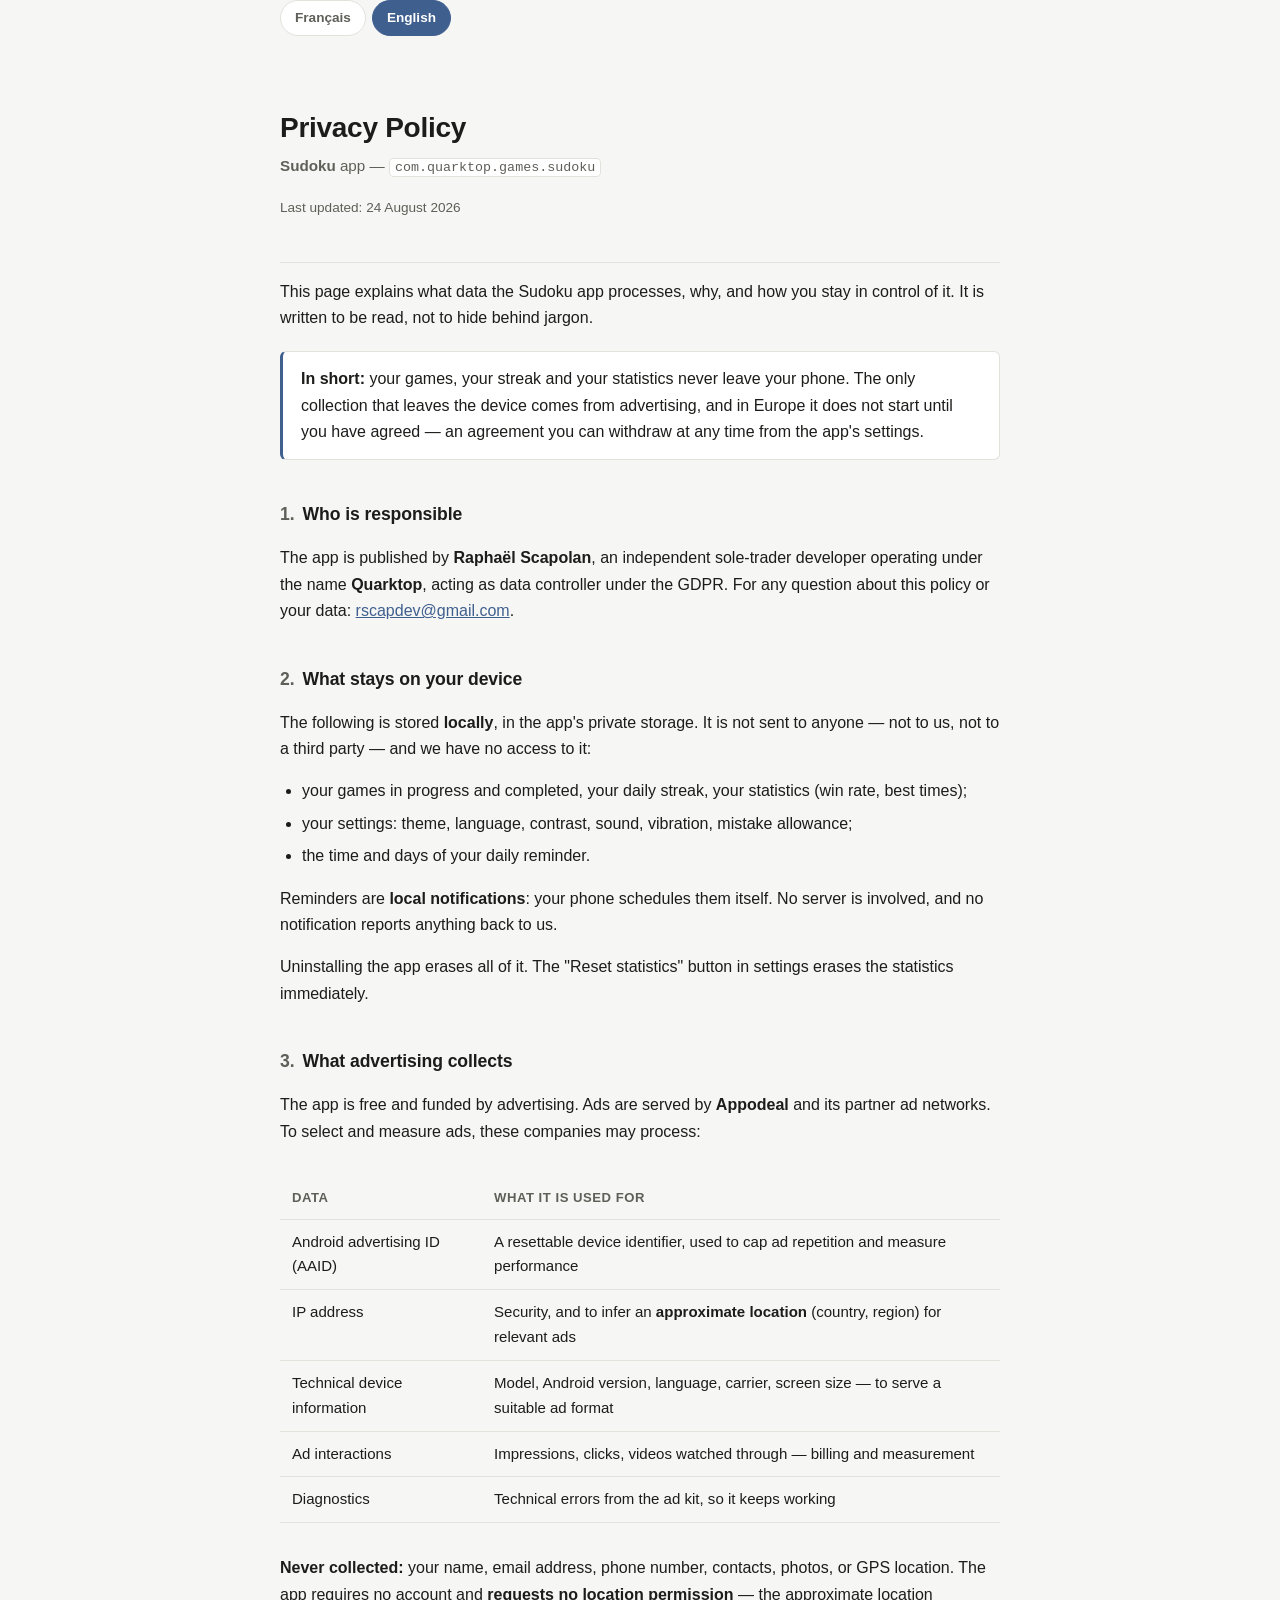
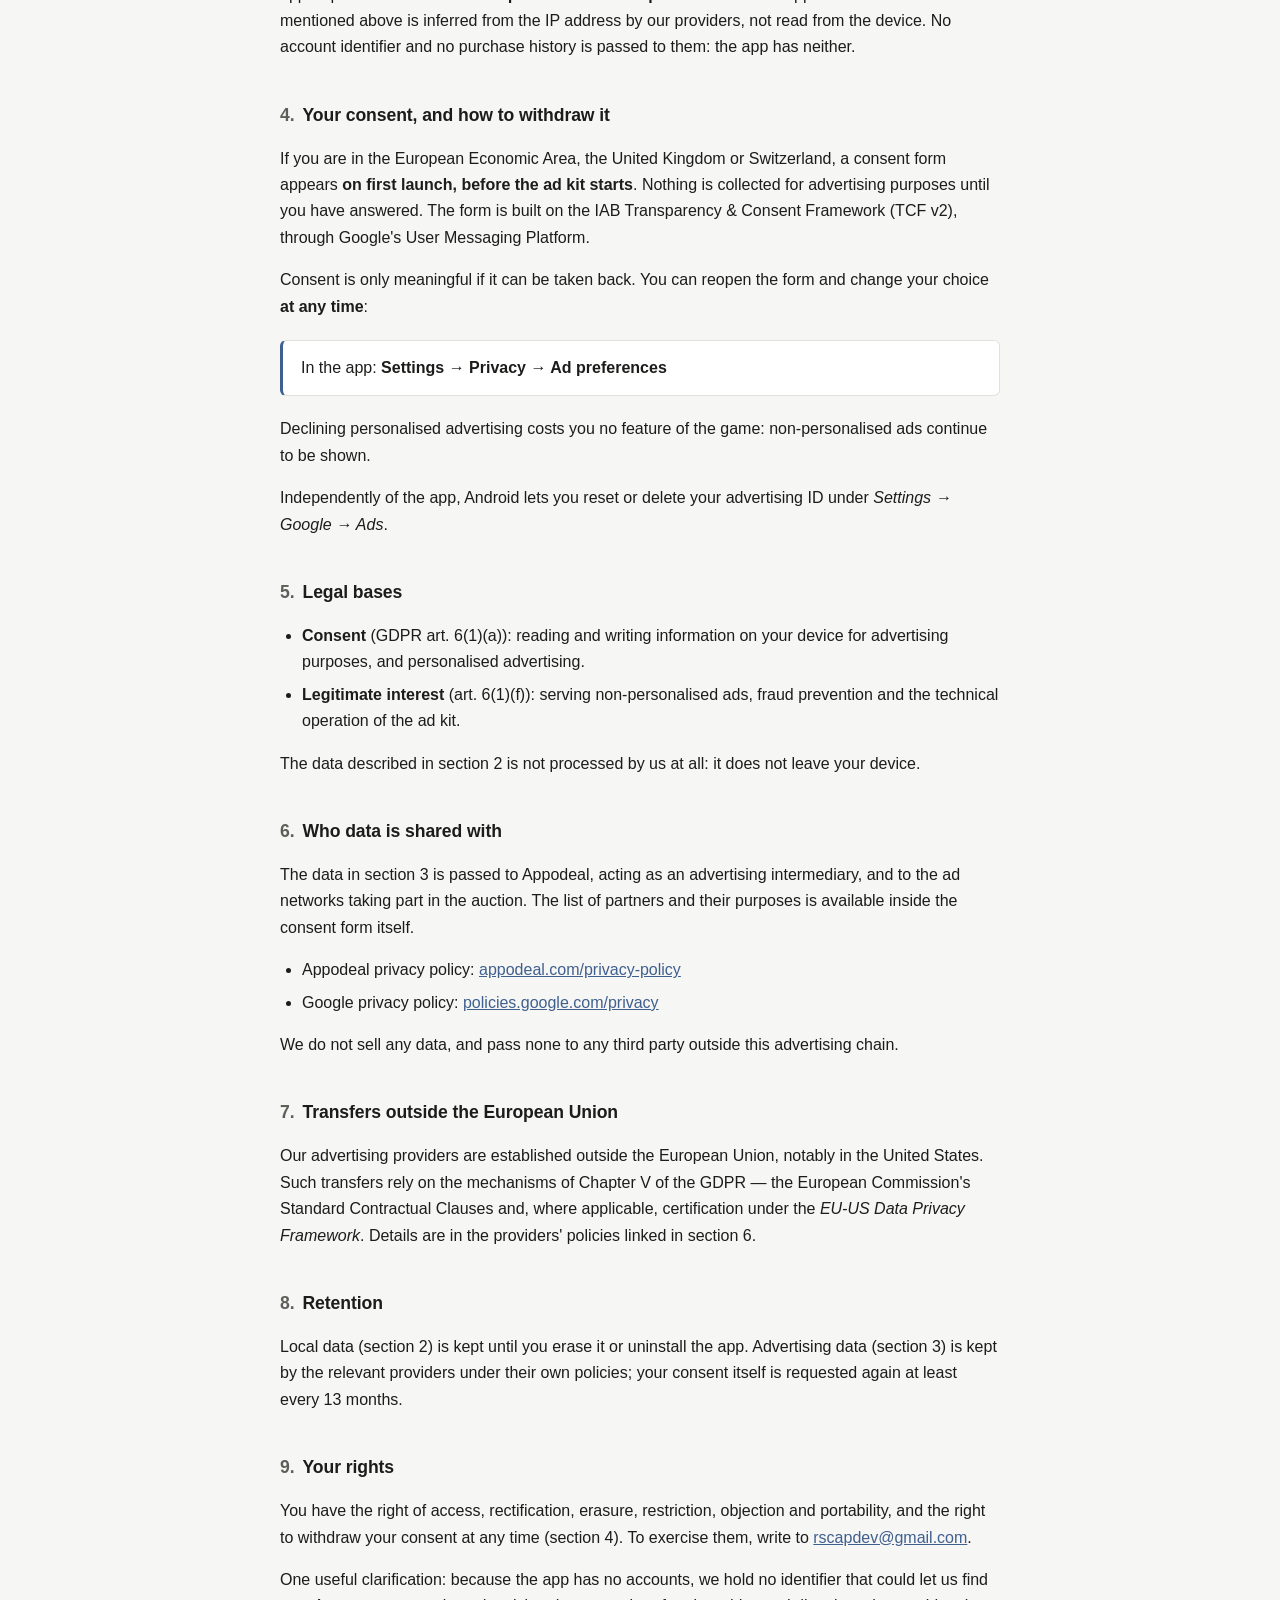
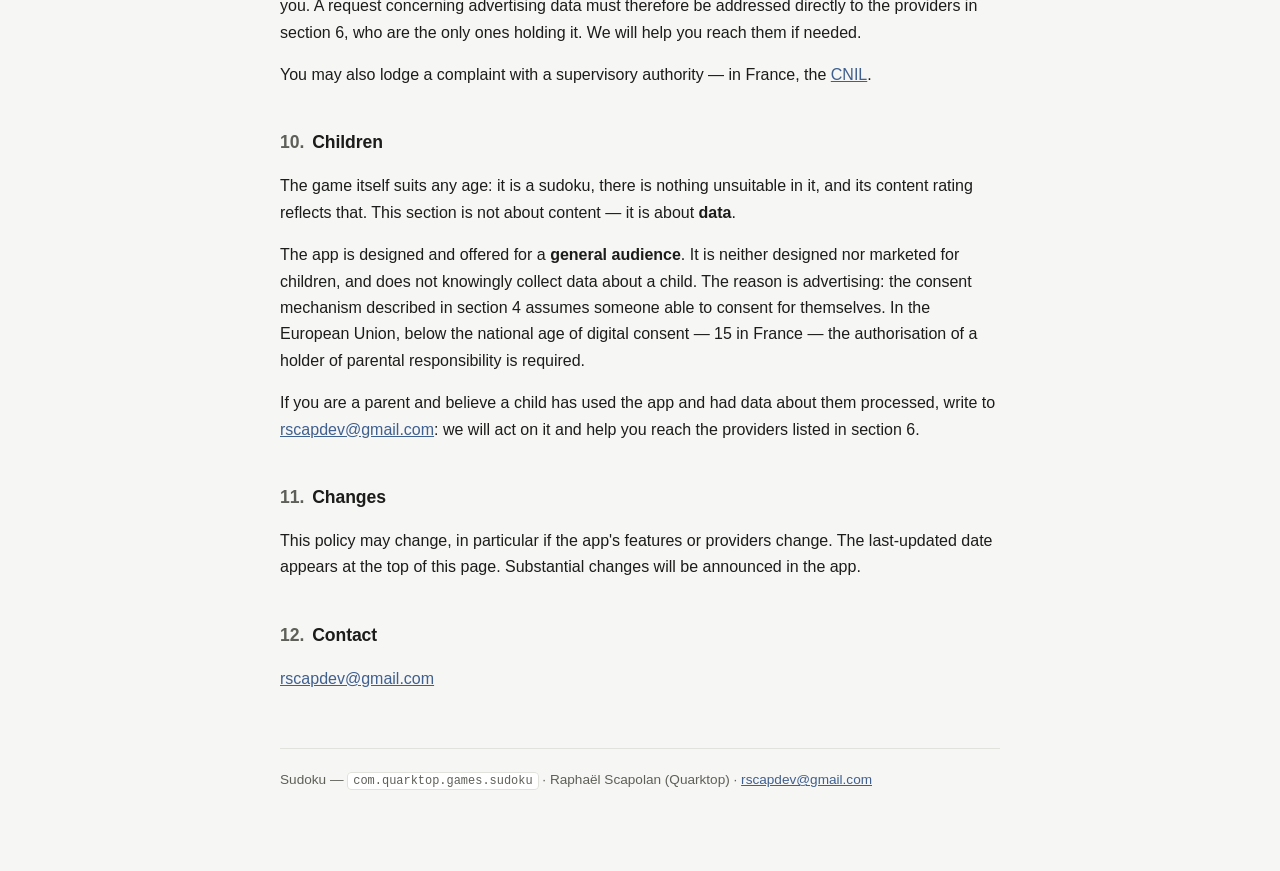
==== commit e526e8f5: "docs: verification de la collecte reelle contre la doc Appodeal Trois categories listees par Appodea" ====
--- a/index.html
+++ b/index.html
@@ -206,8 +206,11 @@
     </table>
   </div>
   <p><strong>Ce qui n'est jamais collecté :</strong> votre nom, votre adresse e-mail, votre
-  numéro de téléphone, vos contacts, vos photos, ni votre position GPS précise.
-  L'application ne demande aucune création de compte.</p>
+  numéro de téléphone, vos contacts, vos photos, ni votre position GPS. L'application ne
+  demande aucune création de compte, et <strong>ne demande aucune autorisation de
+  localisation</strong> — la localisation approximative mentionnée ci-dessus est déduite de
+  l'adresse IP par nos prestataires, pas relevée sur l'appareil. Aucun identifiant de compte
+  ni historique d'achat ne leur est transmis : l'application n'en possède pas.</p>
 
   <h2><span class="num">4.</span>Votre consentement, et comment le retirer</h2>
   <p>Si vous vous trouvez dans l'Espace économique européen, au Royaume-Uni ou en Suisse,
@@ -372,7 +375,10 @@
     </table>
   </div>
   <p><strong>Never collected:</strong> your name, email address, phone number, contacts,
-  photos, or precise GPS location. The app requires no account.</p>
+  photos, or GPS location. The app requires no account and <strong>requests no location
+  permission</strong> — the approximate location mentioned above is inferred from the IP
+  address by our providers, not read from the device. No account identifier and no purchase
+  history is passed to them: the app has neither.</p>
 
   <h2><span class="num">4.</span>Your consent, and how to withdraw it</h2>
   <p>If you are in the European Economic Area, the United Kingdom or Switzerland, a consent
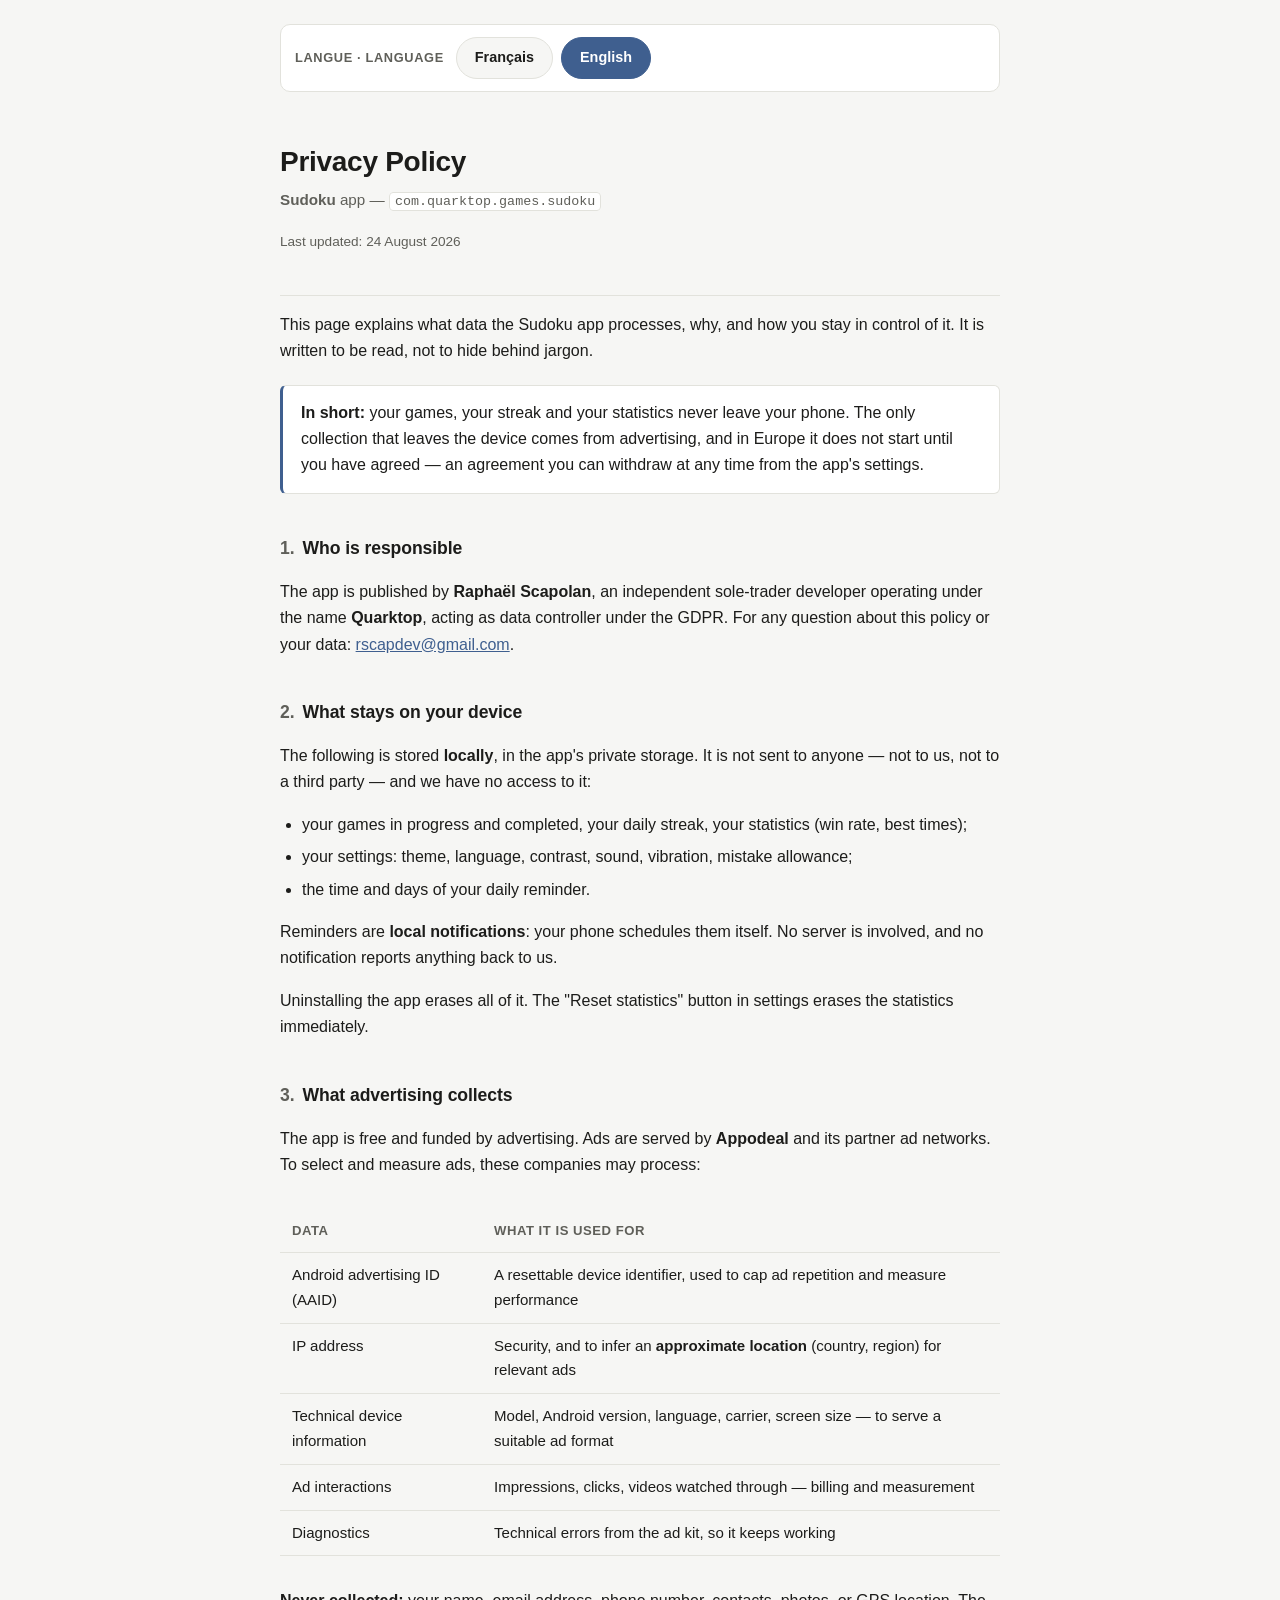
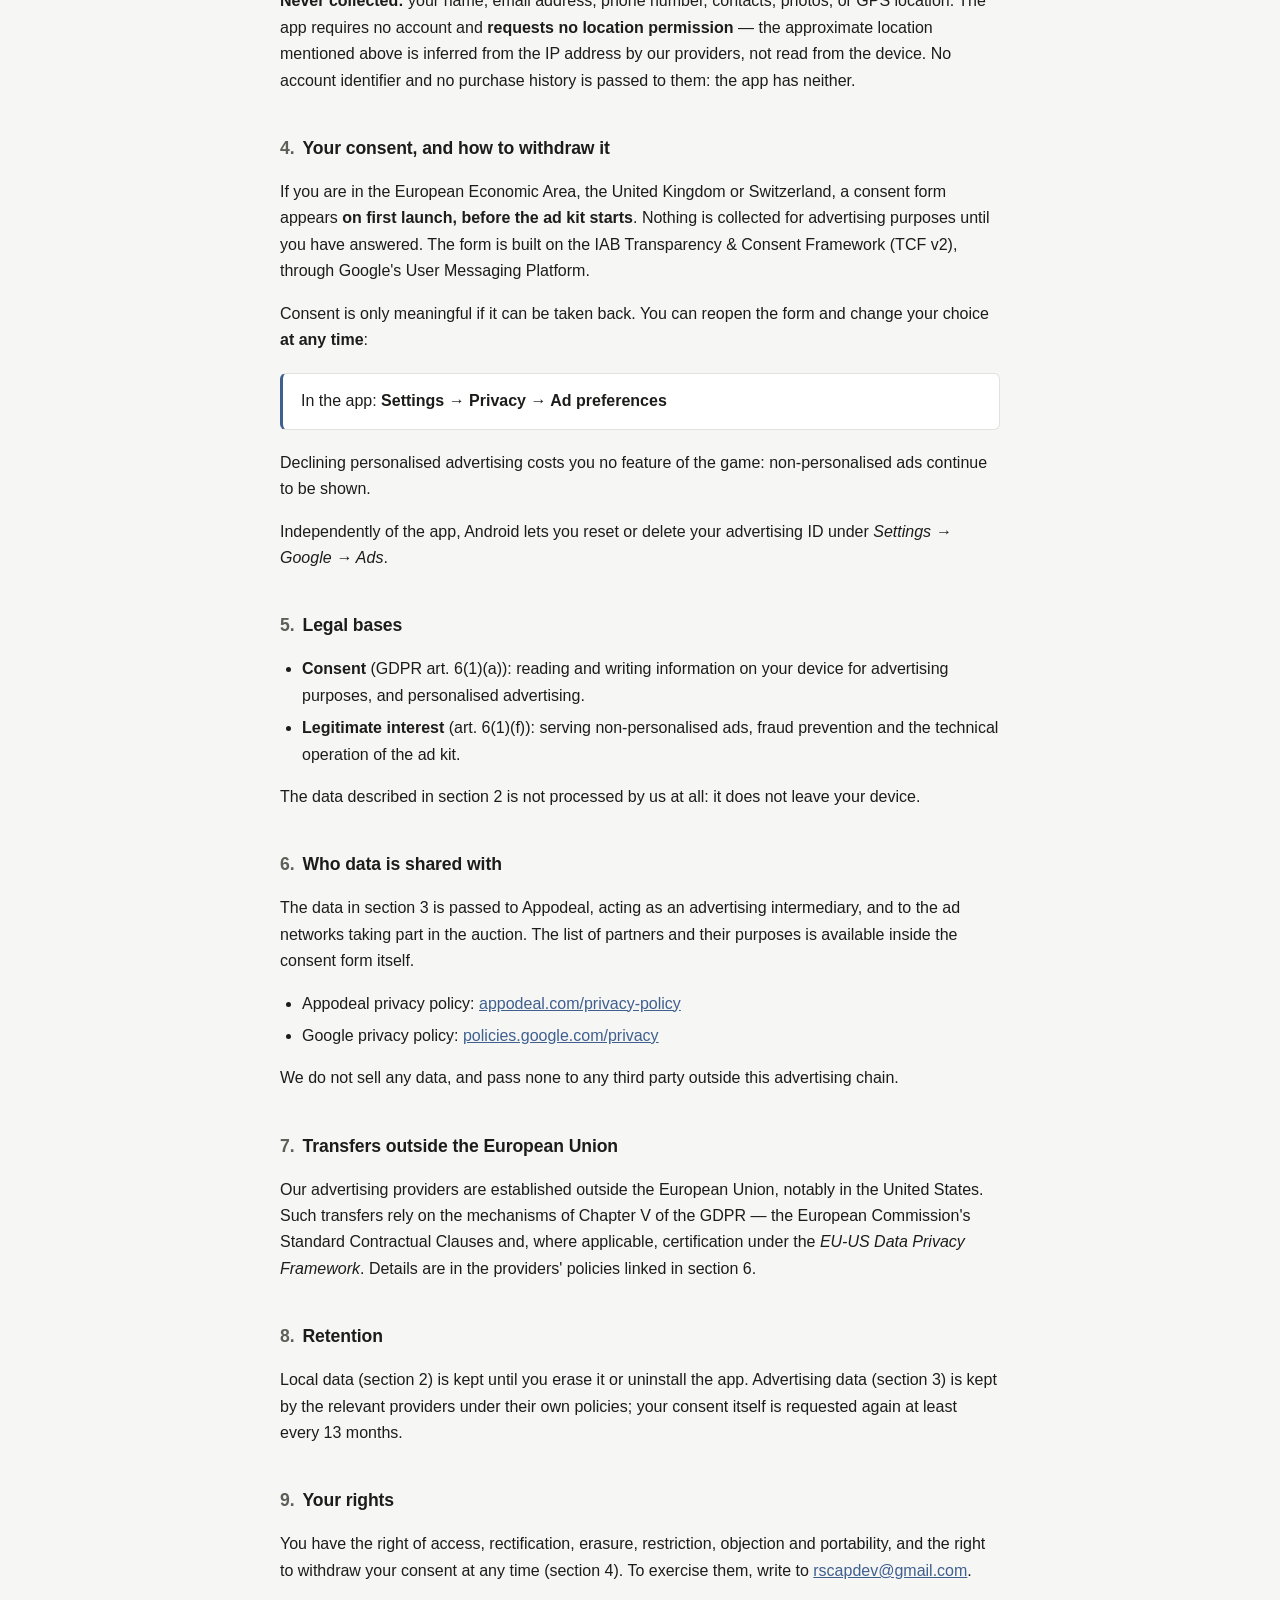
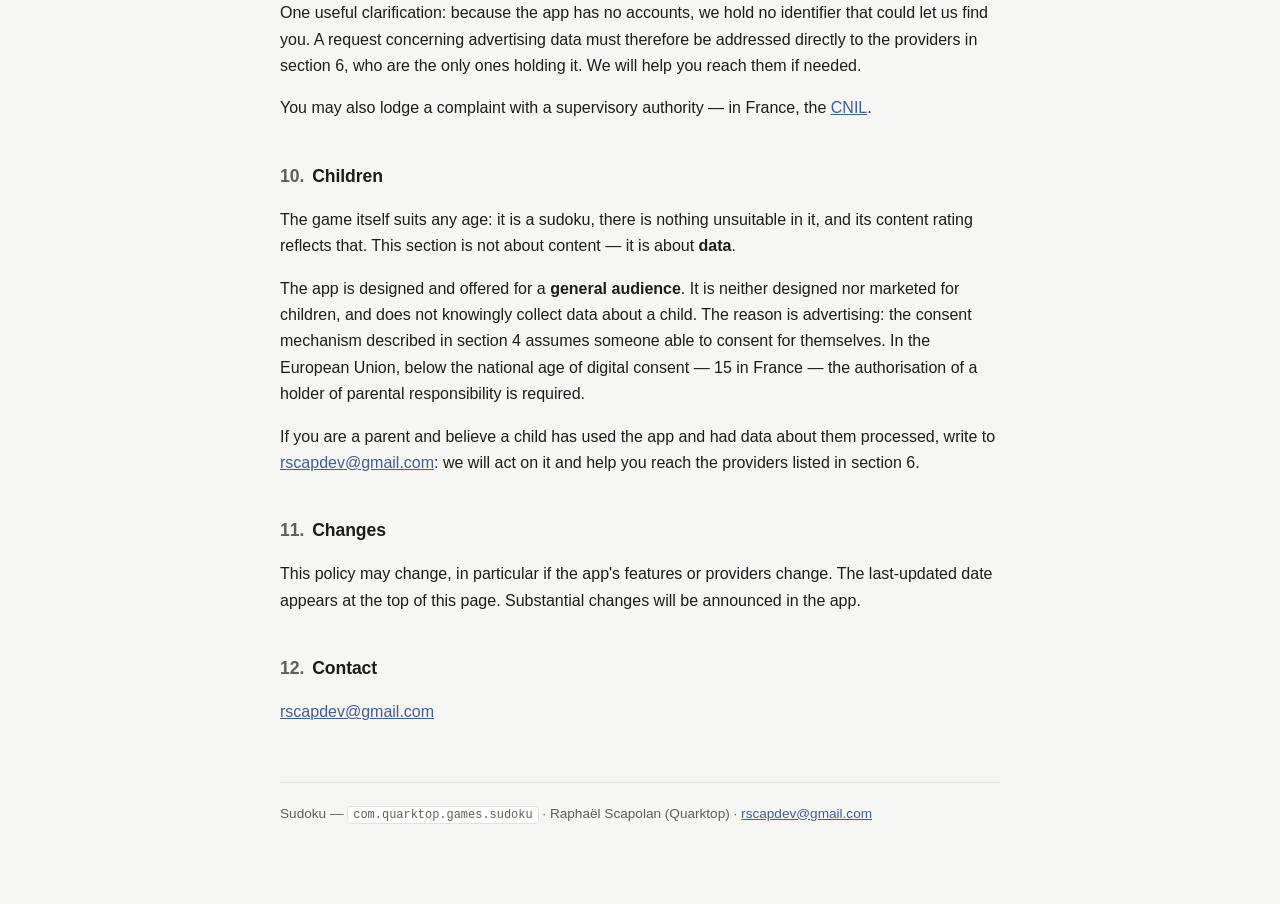
==== commit 39078187: "docs: rend le selecteur de langue visible et adressable La version anglaise existait depuis le premi" ====
--- a/index.html
+++ b/index.html
@@ -1,5 +1,5 @@
 <!doctype html>
-<html lang="fr">
+<html lang="fr" class="no-js">
 <head>
 <meta charset="utf-8">
 <meta name="viewport" content="width=device-width, initial-scale=1">
@@ -89,20 +89,35 @@
   .table-wrap { overflow-x: auto; }
   .langs {
     display: flex;
-    gap: 6px;
-    margin-bottom: 26px;
+    align-items: center;
+    flex-wrap: wrap;
+    gap: 8px;
+    margin: 24px 0 4px;
+    padding: 12px 14px;
+    background: var(--surface);
+    border: 1px solid var(--border);
+    border-radius: 10px;
+  }
+  .langs .label {
+    font-size: 0.8rem;
+    font-weight: 600;
+    text-transform: uppercase;
+    letter-spacing: 0.05em;
+    color: var(--muted);
+    margin-right: 4px;
   }
   .langs button {
     font: inherit;
-    font-size: 0.85rem;
+    font-size: 0.9rem;
     font-weight: 600;
-    padding: 6px 14px;
+    padding: 8px 18px;
     border-radius: 999px;
     border: 1px solid var(--border);
-    background: var(--surface);
-    color: var(--muted);
+    background: var(--bg);
+    color: var(--text);
     cursor: pointer;
   }
+  .langs button:hover { border-color: var(--accent); }
   .langs button[aria-pressed="true"] {
     background: var(--accent);
     border-color: var(--accent);
@@ -110,6 +125,9 @@
   }
   [data-lang] { display: none; }
   [data-lang].active { display: block; }
+  /* Sans JavaScript, aucune bascule n'est possible : on montre tout plutôt que
+     de laisser une moitié des lecteurs devant une langue qu'ils ne lisent pas. */
+  .no-js [data-lang] { display: block; }
   footer {
     margin-top: 56px;
     padding-top: 20px;
@@ -120,9 +138,11 @@
 </style>
 </head>
 <body>
+<script>document.documentElement.classList.remove('no-js');</script>
 <main>
 
 <div class="langs" role="group" aria-label="Langue / Language">
+  <span class="label">Langue · Language</span>
   <button type="button" data-set="fr" aria-pressed="true">Français</button>
   <button type="button" data-set="en" aria-pressed="false">English</button>
 </div>
@@ -472,7 +492,7 @@
 
 <script>
   var buttons = document.querySelectorAll('.langs button');
-  function setLang(lang) {
+  function setLang(lang, updateHash) {
     document.querySelectorAll('[data-lang]').forEach(function (s) {
       s.classList.toggle('active', s.getAttribute('data-lang') === lang);
     });
@@ -480,12 +500,20 @@
       b.setAttribute('aria-pressed', String(b.getAttribute('data-set') === lang));
     });
     document.documentElement.lang = lang;
+    // The hash makes a language directly linkable — useful when this URL has to
+    // be handed to someone who does not read French.
+    if (updateHash) history.replaceState(null, '', '#' + lang);
   }
   buttons.forEach(function (b) {
-    b.addEventListener('click', function () { setLang(b.getAttribute('data-set')); });
+    b.addEventListener('click', function () { setLang(b.getAttribute('data-set'), true); });
   });
-  // Non-French speakers land on English without having to hunt for the toggle.
-  if (!(navigator.language || '').toLowerCase().startsWith('fr')) setLang('en');
+  var fromHash = (location.hash || '').replace('#', '').toLowerCase();
+  if (fromHash === 'en' || fromHash === 'fr') {
+    setLang(fromHash, false);
+  } else if (!(navigator.language || '').toLowerCase().startsWith('fr')) {
+    // Non-French speakers land on English without having to hunt for the toggle.
+    setLang('en', false);
+  }
 </script>
 
 </body>
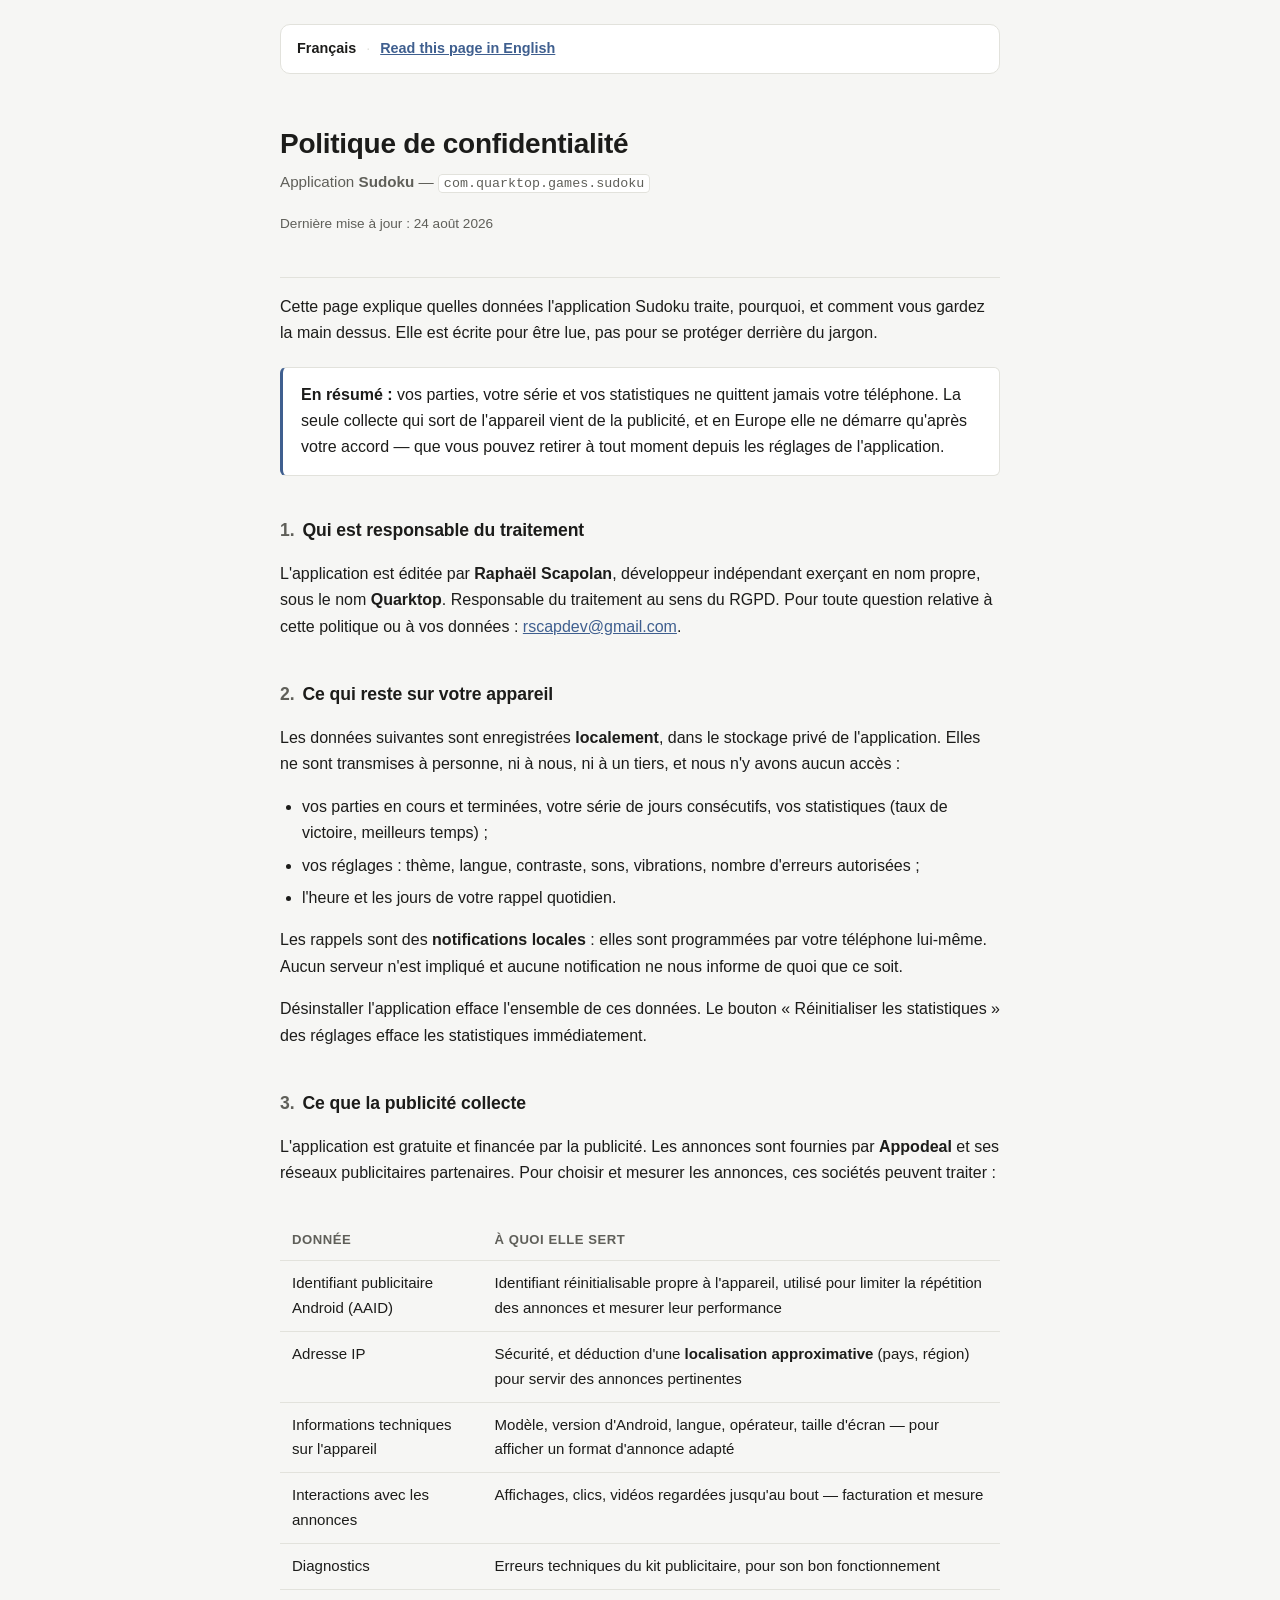
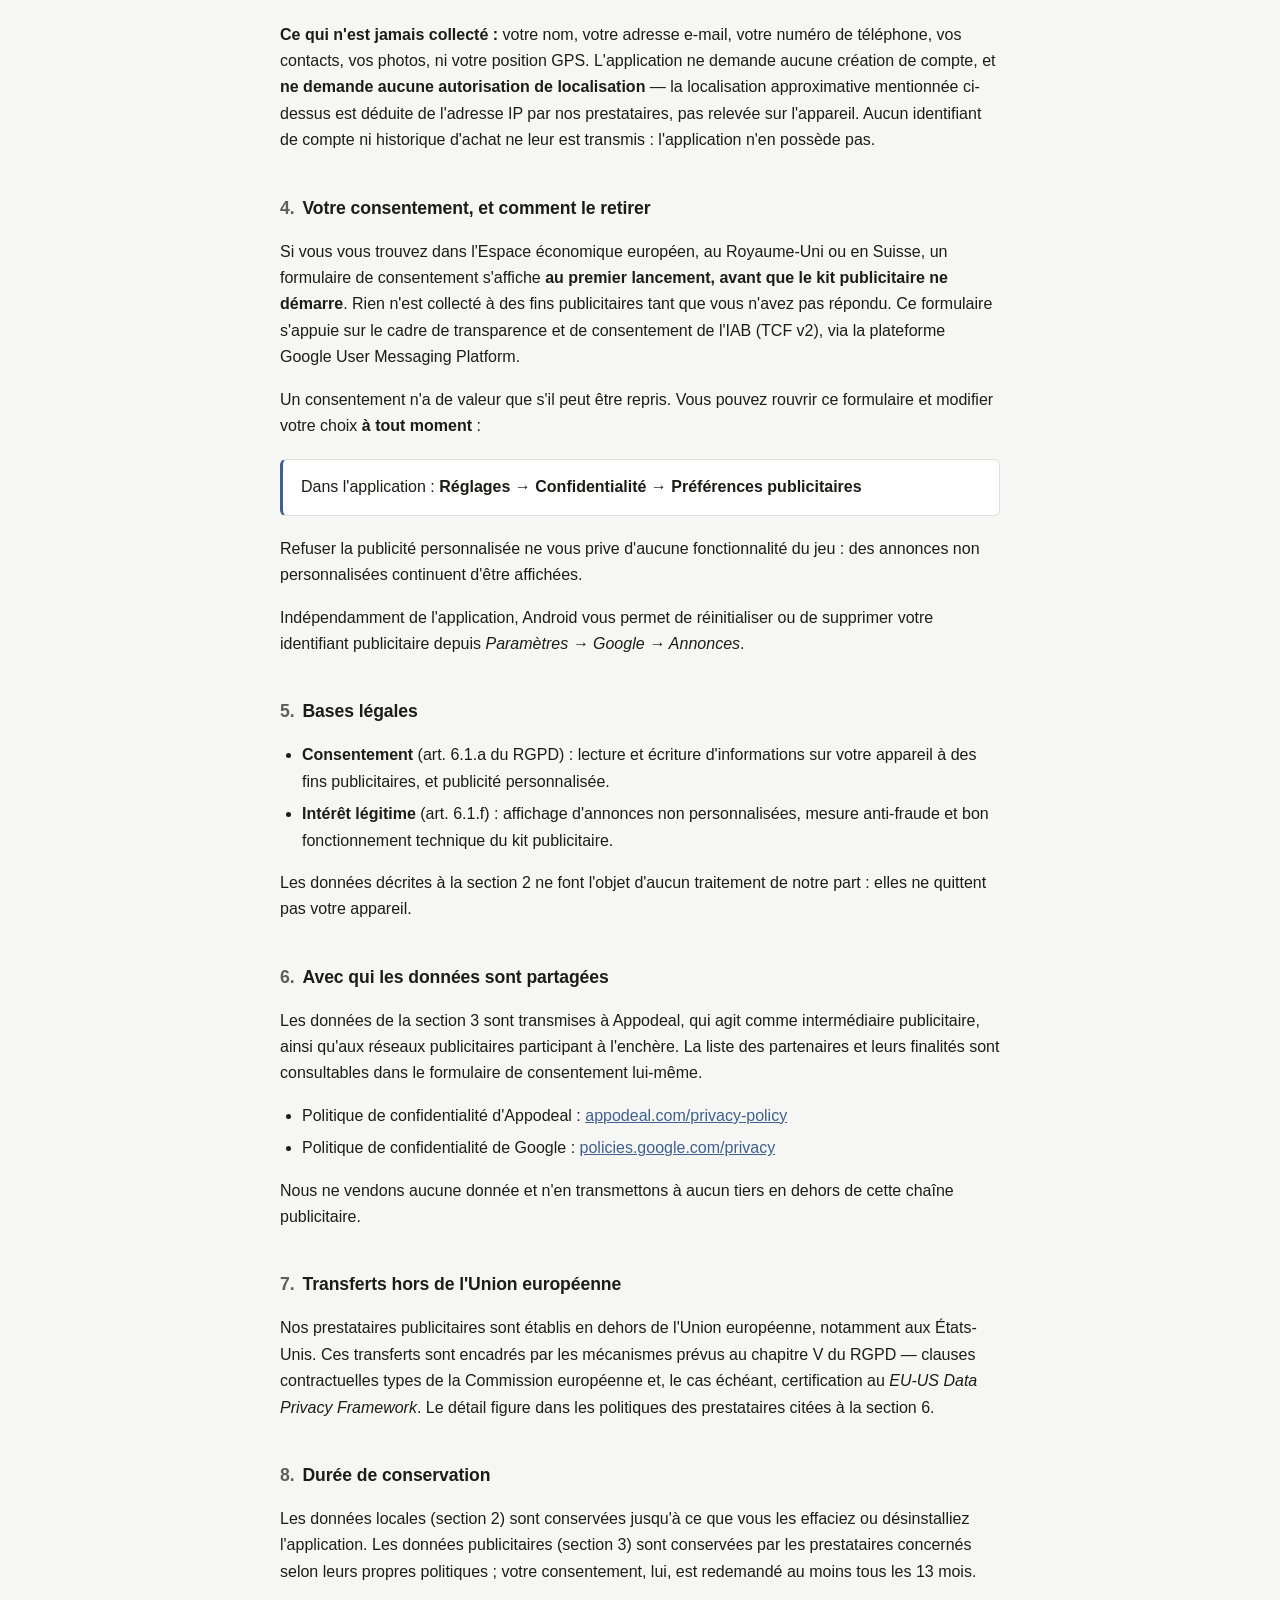
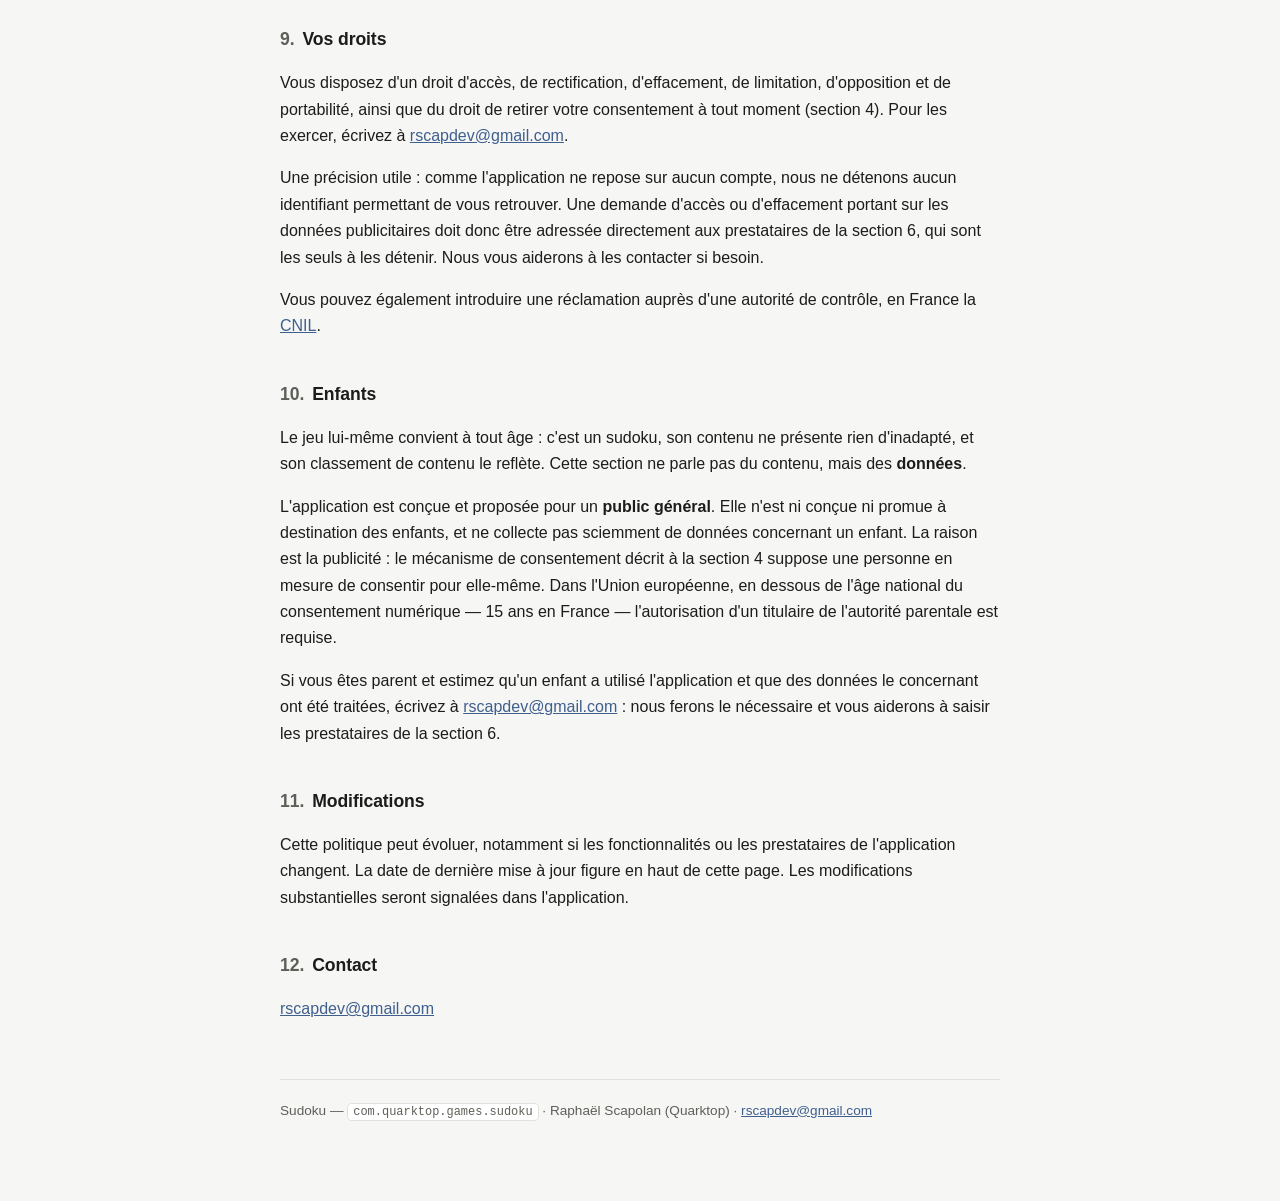
==== commit 07628f8d: "fix: deux pages statiques au lieu d'une bascule JavaScript Le selecteur de langue en JS rendait la v" ====
--- a/index.html
+++ b/index.html
@@ -1,154 +1,24 @@
 <!doctype html>
-<html lang="fr" class="no-js">
+<html lang="fr">
 <head>
 <meta charset="utf-8">
 <meta name="viewport" content="width=device-width, initial-scale=1">
 <title>Politique de confidentialité — Sudoku</title>
 <meta name="description" content="Politique de confidentialité de l'application Sudoku (com.quarktop.games.sudoku).">
-<style>
-  :root {
-    --bg: #f6f6f4;
-    --surface: #ffffff;
-    --text: #1c1c1a;
-    --muted: #5f5f59;
-    --border: #e2e2dc;
-    --accent: #3f5f8f;
-  }
-  @media (prefers-color-scheme: dark) {
-    :root {
-      --bg: #17171a;
-      --surface: #202024;
-      --text: #ececea;
-      --muted: #a3a39d;
-      --border: #33333a;
-      --accent: #8fb0e0;
-    }
-  }
-  * { box-sizing: border-box; }
-  body {
-    margin: 0;
-    padding: 0 20px 80px;
-    background: var(--bg);
-    color: var(--text);
-    font: 16px/1.65 -apple-system, BlinkMacSystemFont, "Segoe UI", Roboto, Helvetica, Arial, sans-serif;
-    -webkit-text-size-adjust: 100%;
-  }
-  main { max-width: 720px; margin: 0 auto; }
-  header {
-    padding: 48px 0 28px;
-    border-bottom: 1px solid var(--border);
-    margin-bottom: 8px;
-  }
-  h1 { font-size: 1.75rem; line-height: 1.25; margin: 0 0 8px; letter-spacing: -0.01em; }
-  h2 {
-    font-size: 1.1rem;
-    margin: 40px 0 10px;
-    letter-spacing: -0.005em;
-  }
-  h2 .num { color: var(--muted); font-weight: 600; margin-right: 8px; }
-  .sub { color: var(--muted); margin: 0; font-size: 0.95rem; }
-  .meta {
-    margin-top: 18px;
-    font-size: 0.85rem;
-    color: var(--muted);
-  }
-  p, li { color: var(--text); }
-  ul { padding-left: 22px; }
-  li { margin: 6px 0; }
-  a { color: var(--accent); }
-  code {
-    background: var(--surface);
-    border: 1px solid var(--border);
-    border-radius: 4px;
-    padding: 1px 5px;
-    font-size: 0.88em;
-    font-family: ui-monospace, SFMono-Regular, Menlo, Consolas, monospace;
-  }
-  .callout {
-    background: var(--surface);
-    border: 1px solid var(--border);
-    border-left: 3px solid var(--accent);
-    border-radius: 6px;
-    padding: 14px 18px;
-    margin: 20px 0;
-  }
-  .callout p { margin: 0; }
-  table {
-    width: 100%;
-    border-collapse: collapse;
-    margin: 16px 0;
-    font-size: 0.94rem;
-  }
-  th, td {
-    text-align: left;
-    padding: 10px 12px;
-    border-bottom: 1px solid var(--border);
-    vertical-align: top;
-  }
-  th { color: var(--muted); font-weight: 600; font-size: 0.82rem; text-transform: uppercase; letter-spacing: 0.04em; }
-  .table-wrap { overflow-x: auto; }
-  .langs {
-    display: flex;
-    align-items: center;
-    flex-wrap: wrap;
-    gap: 8px;
-    margin: 24px 0 4px;
-    padding: 12px 14px;
-    background: var(--surface);
-    border: 1px solid var(--border);
-    border-radius: 10px;
-  }
-  .langs .label {
-    font-size: 0.8rem;
-    font-weight: 600;
-    text-transform: uppercase;
-    letter-spacing: 0.05em;
-    color: var(--muted);
-    margin-right: 4px;
-  }
-  .langs button {
-    font: inherit;
-    font-size: 0.9rem;
-    font-weight: 600;
-    padding: 8px 18px;
-    border-radius: 999px;
-    border: 1px solid var(--border);
-    background: var(--bg);
-    color: var(--text);
-    cursor: pointer;
-  }
-  .langs button:hover { border-color: var(--accent); }
-  .langs button[aria-pressed="true"] {
-    background: var(--accent);
-    border-color: var(--accent);
-    color: #fff;
-  }
-  [data-lang] { display: none; }
-  [data-lang].active { display: block; }
-  /* Sans JavaScript, aucune bascule n'est possible : on montre tout plutôt que
-     de laisser une moitié des lecteurs devant une langue qu'ils ne lisent pas. */
-  .no-js [data-lang] { display: block; }
-  footer {
-    margin-top: 56px;
-    padding-top: 20px;
-    border-top: 1px solid var(--border);
-    color: var(--muted);
-    font-size: 0.85rem;
-  }
-</style>
+<link rel="stylesheet" href="style.css">
+<link rel="alternate" hreflang="fr" href="https://scapolanraphael-dev.github.io/sudoku-privacy/">
+<link rel="alternate" hreflang="en" href="https://scapolanraphael-dev.github.io/sudoku-privacy/en/">
+<link rel="alternate" hreflang="x-default" href="https://scapolanraphael-dev.github.io/sudoku-privacy/">
 </head>
 <body>
-<script>document.documentElement.classList.remove('no-js');</script>
 <main>
 
-<div class="langs" role="group" aria-label="Langue / Language">
-  <span class="label">Langue · Language</span>
-  <button type="button" data-set="fr" aria-pressed="true">Français</button>
-  <button type="button" data-set="en" aria-pressed="false">English</button>
-</div>
-
-<!-- ============================ FRANÇAIS ============================ -->
-<section data-lang="fr" class="active" lang="fr">
+<nav class="langbar" aria-label="Langue">
+  <span class="current">Français</span>
+  <span class="sep">·</span>
+  <a href="en/" hreflang="en" lang="en">Read this page in English</a>
+</nav>
+
 
   <header>
     <h1>Politique de confidentialité</h1>
@@ -320,168 +190,6 @@
   <h2><span class="num">12.</span>Contact</h2>
   <p><a href="mailto:rscapdev@gmail.com">rscapdev@gmail.com</a></p>
 
-</section>
-
-<!-- ============================= ENGLISH ============================= -->
-<section data-lang="en" lang="en">
-
-  <header>
-    <h1>Privacy Policy</h1>
-    <p class="sub"><strong>Sudoku</strong> app — <code>com.quarktop.games.sudoku</code></p>
-    <p class="meta">Last updated: 24 August 2026</p>
-  </header>
-
-  <p>This page explains what data the Sudoku app processes, why, and how you stay in
-  control of it. It is written to be read, not to hide behind jargon.</p>
-
-  <div class="callout">
-    <p><strong>In short:</strong> your games, your streak and your statistics never leave your
-    phone. The only collection that leaves the device comes from advertising, and in Europe
-    it does not start until you have agreed — an agreement you can withdraw at any time from
-    the app's settings.</p>
-  </div>
-
-  <h2><span class="num">1.</span>Who is responsible</h2>
-  <p>The app is published by <strong>Raphaël Scapolan</strong>, an independent sole-trader
-  developer operating under the name <strong>Quarktop</strong>, acting as data controller under
-  the GDPR. For any question about this policy or your data:
-  <a href="mailto:rscapdev@gmail.com">rscapdev@gmail.com</a>.</p>
-
-  <h2><span class="num">2.</span>What stays on your device</h2>
-  <p>The following is stored <strong>locally</strong>, in the app's private storage. It is
-  not sent to anyone — not to us, not to a third party — and we have no access to it:</p>
-  <ul>
-    <li>your games in progress and completed, your daily streak, your statistics
-      (win rate, best times);</li>
-    <li>your settings: theme, language, contrast, sound, vibration, mistake allowance;</li>
-    <li>the time and days of your daily reminder.</li>
-  </ul>
-  <p>Reminders are <strong>local notifications</strong>: your phone schedules them itself. No
-  server is involved, and no notification reports anything back to us.</p>
-  <p>Uninstalling the app erases all of it. The "Reset statistics" button in settings erases
-  the statistics immediately.</p>
-
-  <h2><span class="num">3.</span>What advertising collects</h2>
-  <p>The app is free and funded by advertising. Ads are served by <strong>Appodeal</strong>
-  and its partner ad networks. To select and measure ads, these companies may process:</p>
-  <div class="table-wrap">
-    <table>
-      <thead>
-        <tr><th>Data</th><th>What it is used for</th></tr>
-      </thead>
-      <tbody>
-        <tr>
-          <td>Android advertising ID (AAID)</td>
-          <td>A resettable device identifier, used to cap ad repetition and measure performance</td>
-        </tr>
-        <tr>
-          <td>IP address</td>
-          <td>Security, and to infer an <strong>approximate location</strong> (country, region)
-              for relevant ads</td>
-        </tr>
-        <tr>
-          <td>Technical device information</td>
-          <td>Model, Android version, language, carrier, screen size — to serve a suitable ad format</td>
-        </tr>
-        <tr>
-          <td>Ad interactions</td>
-          <td>Impressions, clicks, videos watched through — billing and measurement</td>
-        </tr>
-        <tr>
-          <td>Diagnostics</td>
-          <td>Technical errors from the ad kit, so it keeps working</td>
-        </tr>
-      </tbody>
-    </table>
-  </div>
-  <p><strong>Never collected:</strong> your name, email address, phone number, contacts,
-  photos, or GPS location. The app requires no account and <strong>requests no location
-  permission</strong> — the approximate location mentioned above is inferred from the IP
-  address by our providers, not read from the device. No account identifier and no purchase
-  history is passed to them: the app has neither.</p>
-
-  <h2><span class="num">4.</span>Your consent, and how to withdraw it</h2>
-  <p>If you are in the European Economic Area, the United Kingdom or Switzerland, a consent
-  form appears <strong>on first launch, before the ad kit starts</strong>. Nothing is
-  collected for advertising purposes until you have answered. The form is built on the IAB
-  Transparency &amp; Consent Framework (TCF v2), through Google's User Messaging Platform.</p>
-  <p>Consent is only meaningful if it can be taken back. You can reopen the form and change
-  your choice <strong>at any time</strong>:</p>
-  <div class="callout">
-    <p>In the app: <strong>Settings → Privacy → Ad preferences</strong></p>
-  </div>
-  <p>Declining personalised advertising costs you no feature of the game: non-personalised
-  ads continue to be shown.</p>
-  <p>Independently of the app, Android lets you reset or delete your advertising ID under
-  <em>Settings → Google → Ads</em>.</p>
-
-  <h2><span class="num">5.</span>Legal bases</h2>
-  <ul>
-    <li><strong>Consent</strong> (GDPR art. 6(1)(a)): reading and writing information on your
-      device for advertising purposes, and personalised advertising.</li>
-    <li><strong>Legitimate interest</strong> (art. 6(1)(f)): serving non-personalised ads,
-      fraud prevention and the technical operation of the ad kit.</li>
-  </ul>
-  <p>The data described in section 2 is not processed by us at all: it does not leave your
-  device.</p>
-
-  <h2><span class="num">6.</span>Who data is shared with</h2>
-  <p>The data in section 3 is passed to Appodeal, acting as an advertising intermediary, and
-  to the ad networks taking part in the auction. The list of partners and their purposes is
-  available inside the consent form itself.</p>
-  <ul>
-    <li>Appodeal privacy policy:
-      <a href="https://appodeal.com/privacy-policy/" rel="noopener">appodeal.com/privacy-policy</a></li>
-    <li>Google privacy policy:
-      <a href="https://policies.google.com/privacy" rel="noopener">policies.google.com/privacy</a></li>
-  </ul>
-  <p>We do not sell any data, and pass none to any third party outside this advertising chain.</p>
-
-  <h2><span class="num">7.</span>Transfers outside the European Union</h2>
-  <p>Our advertising providers are established outside the European Union, notably in the
-  United States. Such transfers rely on the mechanisms of Chapter V of the GDPR — the European
-  Commission's Standard Contractual Clauses and, where applicable, certification under the
-  <em>EU-US Data Privacy Framework</em>. Details are in the providers' policies linked in
-  section 6.</p>
-
-  <h2><span class="num">8.</span>Retention</h2>
-  <p>Local data (section 2) is kept until you erase it or uninstall the app. Advertising data
-  (section 3) is kept by the relevant providers under their own policies; your consent itself
-  is requested again at least every 13 months.</p>
-
-  <h2><span class="num">9.</span>Your rights</h2>
-  <p>You have the right of access, rectification, erasure, restriction, objection and
-  portability, and the right to withdraw your consent at any time (section 4). To exercise
-  them, write to <a href="mailto:rscapdev@gmail.com">rscapdev@gmail.com</a>.</p>
-  <p>One useful clarification: because the app has no accounts, we hold no identifier that
-  could let us find you. A request concerning advertising data must therefore be addressed
-  directly to the providers in section 6, who are the only ones holding it. We will help you
-  reach them if needed.</p>
-  <p>You may also lodge a complaint with a supervisory authority — in France, the
-  <a href="https://www.cnil.fr" rel="noopener">CNIL</a>.</p>
-
-  <h2><span class="num">10.</span>Children</h2>
-  <p>The game itself suits any age: it is a sudoku, there is nothing unsuitable in it, and its
-  content rating reflects that. This section is not about content — it is about
-  <strong>data</strong>.</p>
-  <p>The app is designed and offered for a <strong>general audience</strong>. It is neither
-  designed nor marketed for children, and does not knowingly collect data about a child. The
-  reason is advertising: the consent mechanism described in section 4 assumes someone able to
-  consent for themselves. In the European Union, below the national age of digital consent —
-  15 in France — the authorisation of a holder of parental responsibility is required.</p>
-  <p>If you are a parent and believe a child has used the app and had data about them
-  processed, write to <a href="mailto:rscapdev@gmail.com">rscapdev@gmail.com</a>: we will act
-  on it and help you reach the providers listed in section 6.</p>
-
-  <h2><span class="num">11.</span>Changes</h2>
-  <p>This policy may change, in particular if the app's features or providers change. The
-  last-updated date appears at the top of this page. Substantial changes will be announced
-  in the app.</p>
-
-  <h2><span class="num">12.</span>Contact</h2>
-  <p><a href="mailto:rscapdev@gmail.com">rscapdev@gmail.com</a></p>
-
-</section>
 
 <footer>
   Sudoku — <code>com.quarktop.games.sudoku</code> · Raphaël Scapolan (Quarktop) ·
@@ -489,32 +197,5 @@
 </footer>
 
 </main>
-
-<script>
-  var buttons = document.querySelectorAll('.langs button');
-  function setLang(lang, updateHash) {
-    document.querySelectorAll('[data-lang]').forEach(function (s) {
-      s.classList.toggle('active', s.getAttribute('data-lang') === lang);
-    });
-    buttons.forEach(function (b) {
-      b.setAttribute('aria-pressed', String(b.getAttribute('data-set') === lang));
-    });
-    document.documentElement.lang = lang;
-    // The hash makes a language directly linkable — useful when this URL has to
-    // be handed to someone who does not read French.
-    if (updateHash) history.replaceState(null, '', '#' + lang);
-  }
-  buttons.forEach(function (b) {
-    b.addEventListener('click', function () { setLang(b.getAttribute('data-set'), true); });
-  });
-  var fromHash = (location.hash || '').replace('#', '').toLowerCase();
-  if (fromHash === 'en' || fromHash === 'fr') {
-    setLang(fromHash, false);
-  } else if (!(navigator.language || '').toLowerCase().startsWith('fr')) {
-    // Non-French speakers land on English without having to hunt for the toggle.
-    setLang('en', false);
-  }
-</script>
-
 </body>
 </html>
--- a/style.css
+++ b/style.css
@@ -0,0 +1,109 @@
+:root {
+    --bg: #f6f6f4;
+    --surface: #ffffff;
+    --text: #1c1c1a;
+    --muted: #5f5f59;
+    --border: #e2e2dc;
+    --accent: #3f5f8f;
+  }
+  @media (prefers-color-scheme: dark) {
+    :root {
+      --bg: #17171a;
+      --surface: #202024;
+      --text: #ececea;
+      --muted: #a3a39d;
+      --border: #33333a;
+      --accent: #8fb0e0;
+    }
+  }
+  * { box-sizing: border-box; }
+  body {
+    margin: 0;
+    padding: 0 20px 80px;
+    background: var(--bg);
+    color: var(--text);
+    font: 16px/1.65 -apple-system, BlinkMacSystemFont, "Segoe UI", Roboto, Helvetica, Arial, sans-serif;
+    -webkit-text-size-adjust: 100%;
+  }
+  main { max-width: 720px; margin: 0 auto; }
+  header {
+    padding: 48px 0 28px;
+    border-bottom: 1px solid var(--border);
+    margin-bottom: 8px;
+  }
+  h1 { font-size: 1.75rem; line-height: 1.25; margin: 0 0 8px; letter-spacing: -0.01em; }
+  h2 {
+    font-size: 1.1rem;
+    margin: 40px 0 10px;
+    letter-spacing: -0.005em;
+  }
+  h2 .num { color: var(--muted); font-weight: 600; margin-right: 8px; }
+  .sub { color: var(--muted); margin: 0; font-size: 0.95rem; }
+  .meta {
+    margin-top: 18px;
+    font-size: 0.85rem;
+    color: var(--muted);
+  }
+  p, li { color: var(--text); }
+  ul { padding-left: 22px; }
+  li { margin: 6px 0; }
+  a { color: var(--accent); }
+  code {
+    background: var(--surface);
+    border: 1px solid var(--border);
+    border-radius: 4px;
+    padding: 1px 5px;
+    font-size: 0.88em;
+    font-family: ui-monospace, SFMono-Regular, Menlo, Consolas, monospace;
+  }
+  .callout {
+    background: var(--surface);
+    border: 1px solid var(--border);
+    border-left: 3px solid var(--accent);
+    border-radius: 6px;
+    padding: 14px 18px;
+    margin: 20px 0;
+  }
+  .callout p { margin: 0; }
+  table {
+    width: 100%;
+    border-collapse: collapse;
+    margin: 16px 0;
+    font-size: 0.94rem;
+  }
+  th, td {
+    text-align: left;
+    padding: 10px 12px;
+    border-bottom: 1px solid var(--border);
+    vertical-align: top;
+  }
+  th { color: var(--muted); font-weight: 600; font-size: 0.82rem; text-transform: uppercase; letter-spacing: 0.04em; }
+  .table-wrap { overflow-x: auto; }
+  footer {
+    margin-top: 56px;
+    padding-top: 20px;
+    border-top: 1px solid var(--border);
+    color: var(--muted);
+    font-size: 0.85rem;
+  }
+  /* Bandeau de langue : un lien, pas un bouton. Il change de page, ce qui est
+     exactement ce qu'un lien fait — et ce qui survit à JavaScript désactivé,
+     à une capture statique, à une impression papier et à un lecteur d'écran. */
+  .langbar {
+    display: flex;
+    align-items: center;
+    flex-wrap: wrap;
+    gap: 10px;
+    margin: 24px 0 4px;
+    padding: 12px 16px;
+    background: var(--surface);
+    border: 1px solid var(--border);
+    border-radius: 10px;
+    font-size: 0.9rem;
+  }
+  .langbar .current {
+    font-weight: 700;
+    color: var(--text);
+  }
+  .langbar .sep { color: var(--border); }
+  .langbar a { font-weight: 600; }
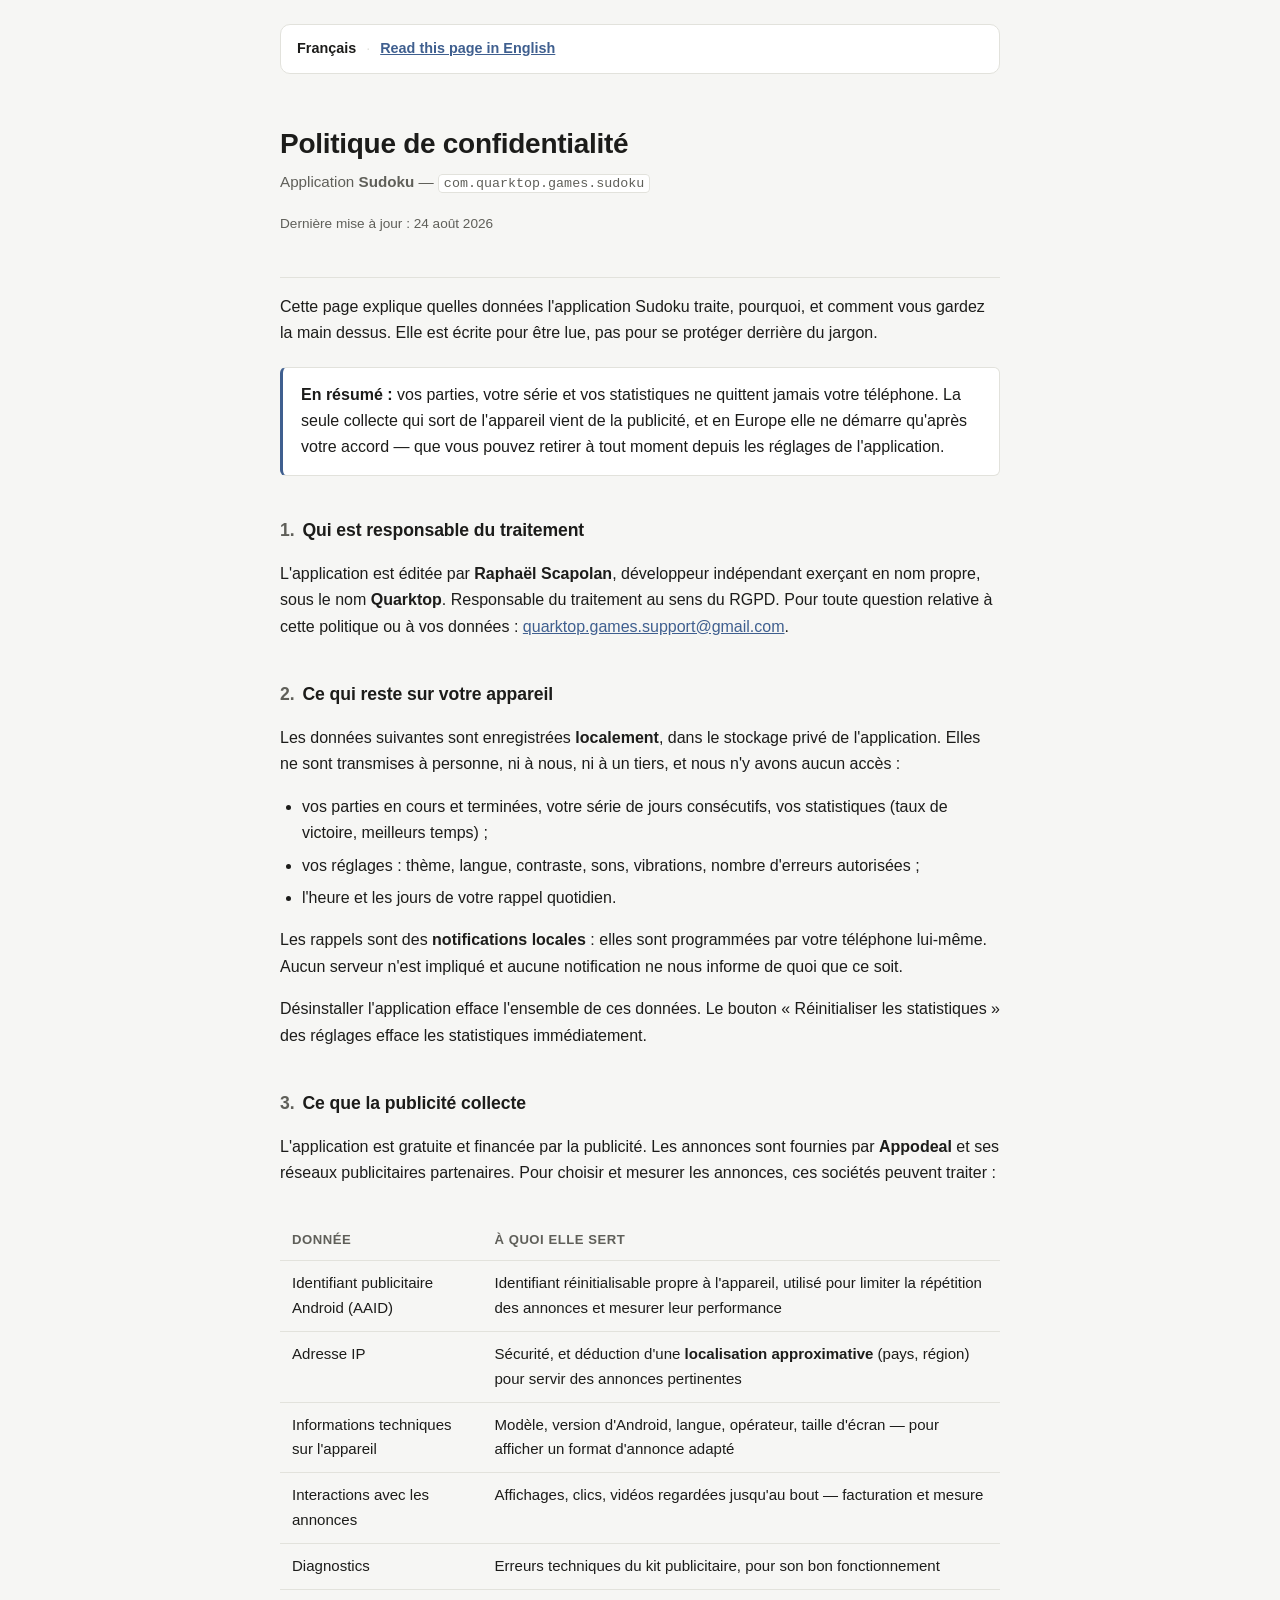
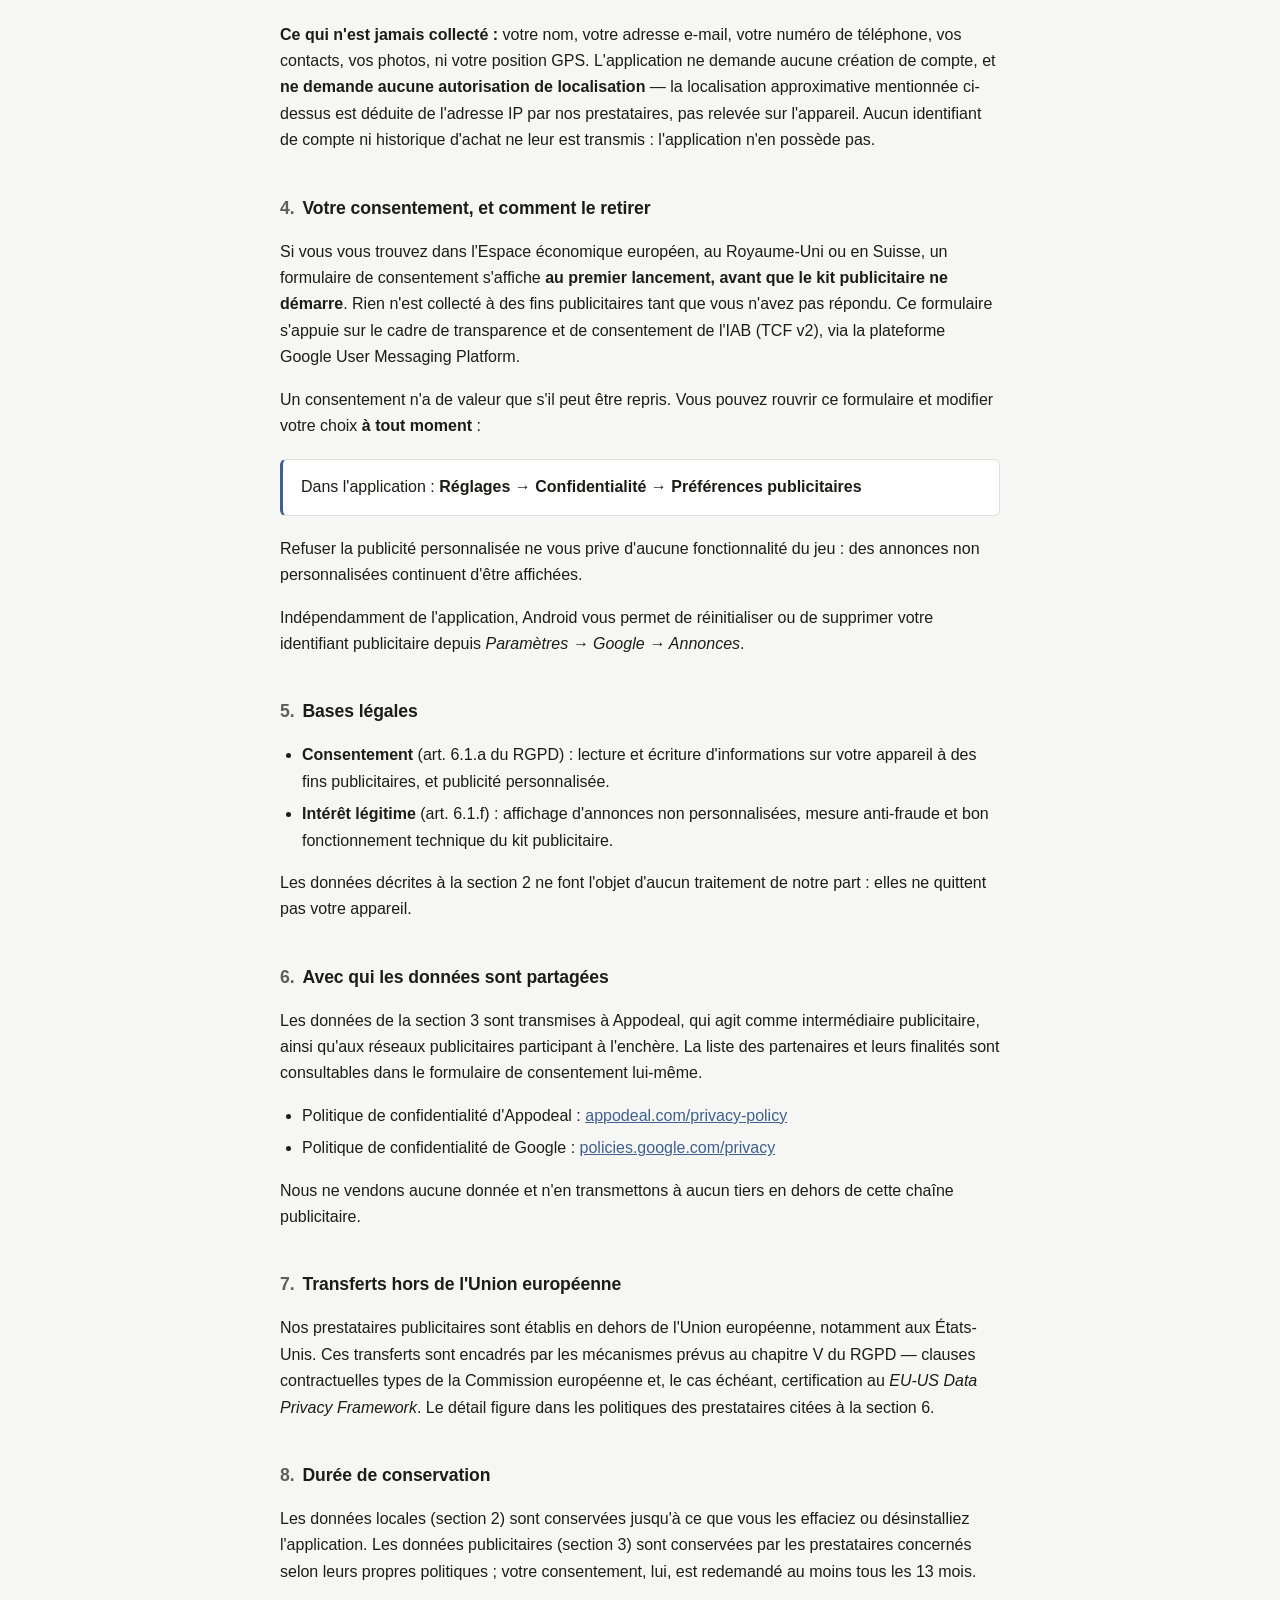
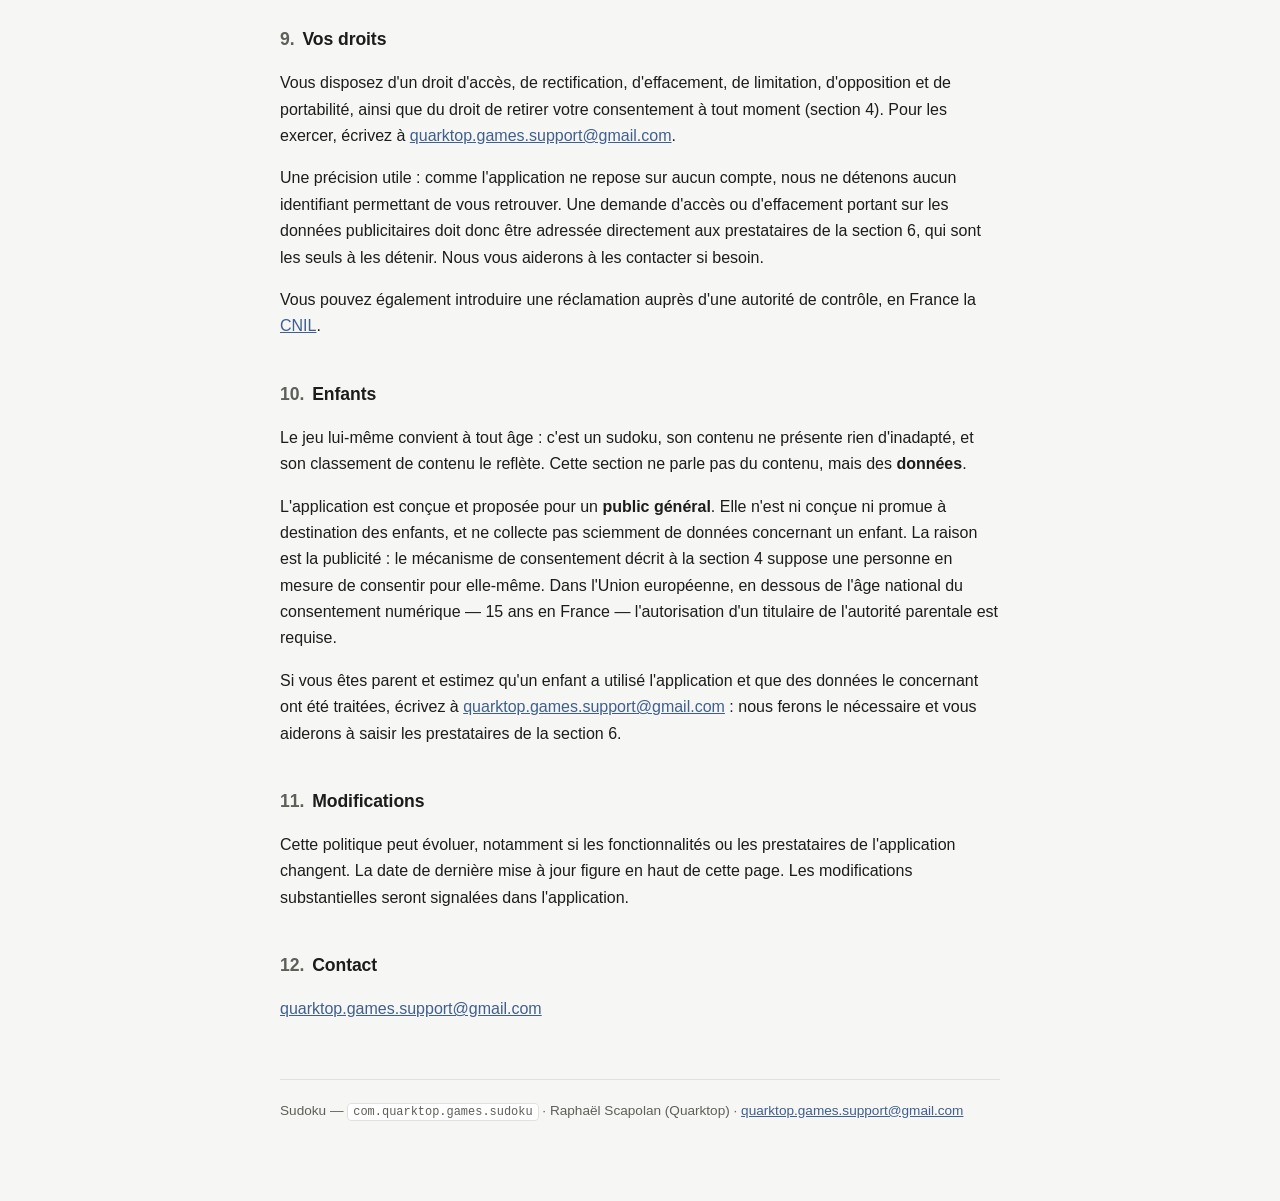
==== commit 8af382b6: "docs: adresse de contact dediee au lieu de l'adresse personnelle quarktop.games.support@gmail.com, c" ====
--- a/index.html
+++ b/index.html
@@ -41,7 +41,7 @@
   <p>L'application est éditée par <strong>Raphaël Scapolan</strong>, développeur indépendant
   exerçant en nom propre, sous le nom <strong>Quarktop</strong>. Responsable du traitement au
   sens du RGPD. Pour toute question relative à cette politique ou à vos données :
-  <a href="mailto:rscapdev@gmail.com">rscapdev@gmail.com</a>.</p>
+  <a href="mailto:quarktop.games.support@gmail.com">quarktop.games.support@gmail.com</a>.</p>
 
   <h2><span class="num">2.</span>Ce qui reste sur votre appareil</h2>
   <p>Les données suivantes sont enregistrées <strong>localement</strong>, dans le stockage
@@ -159,7 +159,7 @@
   <p>Vous disposez d'un droit d'accès, de rectification, d'effacement, de limitation,
   d'opposition et de portabilité, ainsi que du droit de retirer votre consentement à tout
   moment (section 4). Pour les exercer, écrivez à
-  <a href="mailto:rscapdev@gmail.com">rscapdev@gmail.com</a>.</p>
+  <a href="mailto:quarktop.games.support@gmail.com">quarktop.games.support@gmail.com</a>.</p>
   <p>Une précision utile : comme l'application ne repose sur aucun compte, nous ne détenons
   aucun identifiant permettant de vous retrouver. Une demande d'accès ou d'effacement portant
   sur les données publicitaires doit donc être adressée directement aux prestataires de la
@@ -179,7 +179,7 @@
   l'autorisation d'un titulaire de l'autorité parentale est requise.</p>
   <p>Si vous êtes parent et estimez qu'un enfant a utilisé l'application et que des données le
   concernant ont été traitées, écrivez à
-  <a href="mailto:rscapdev@gmail.com">rscapdev@gmail.com</a> : nous ferons le nécessaire et
+  <a href="mailto:quarktop.games.support@gmail.com">quarktop.games.support@gmail.com</a> : nous ferons le nécessaire et
   vous aiderons à saisir les prestataires de la section 6.</p>
 
   <h2><span class="num">11.</span>Modifications</h2>
@@ -188,12 +188,12 @@
   modifications substantielles seront signalées dans l'application.</p>
 
   <h2><span class="num">12.</span>Contact</h2>
-  <p><a href="mailto:rscapdev@gmail.com">rscapdev@gmail.com</a></p>
+  <p><a href="mailto:quarktop.games.support@gmail.com">quarktop.games.support@gmail.com</a></p>
 
 
 <footer>
   Sudoku — <code>com.quarktop.games.sudoku</code> · Raphaël Scapolan (Quarktop) ·
-  <a href="mailto:rscapdev@gmail.com">rscapdev@gmail.com</a>
+  <a href="mailto:quarktop.games.support@gmail.com">quarktop.games.support@gmail.com</a>
 </footer>
 
 </main>
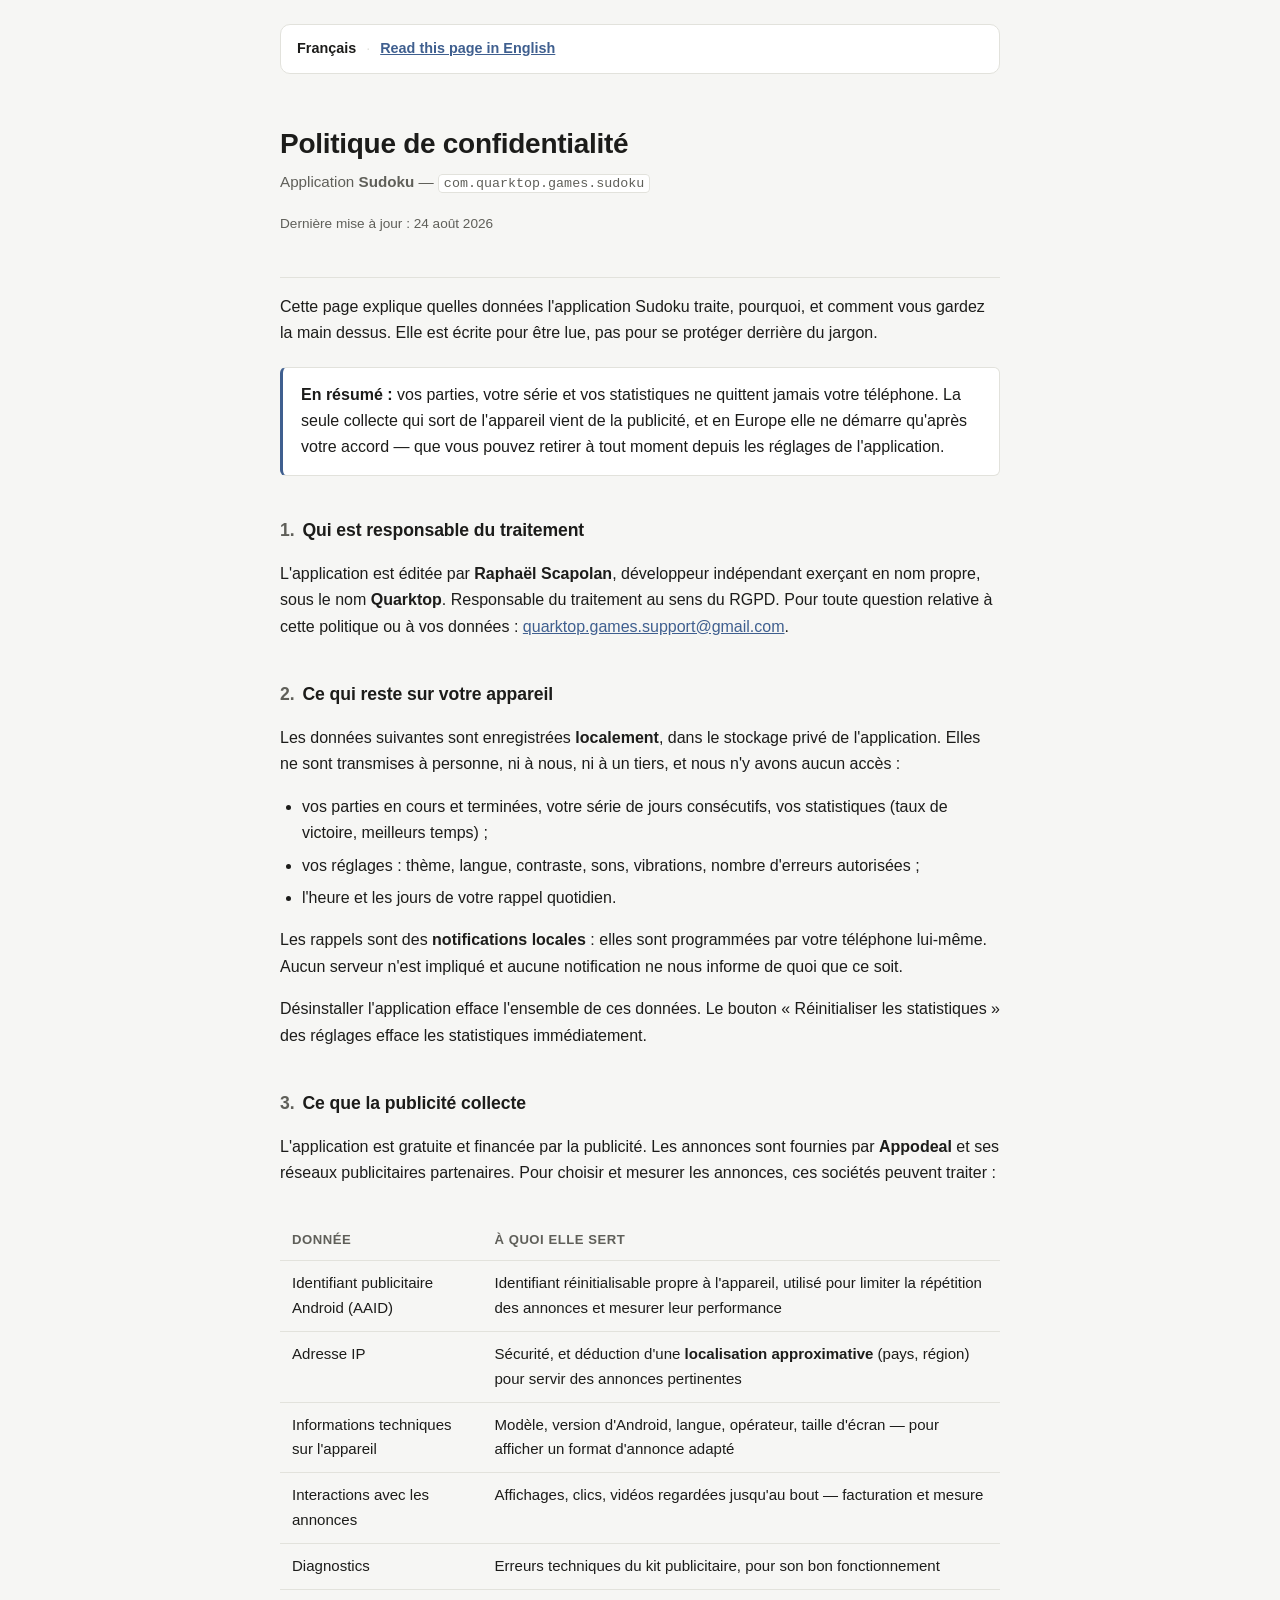
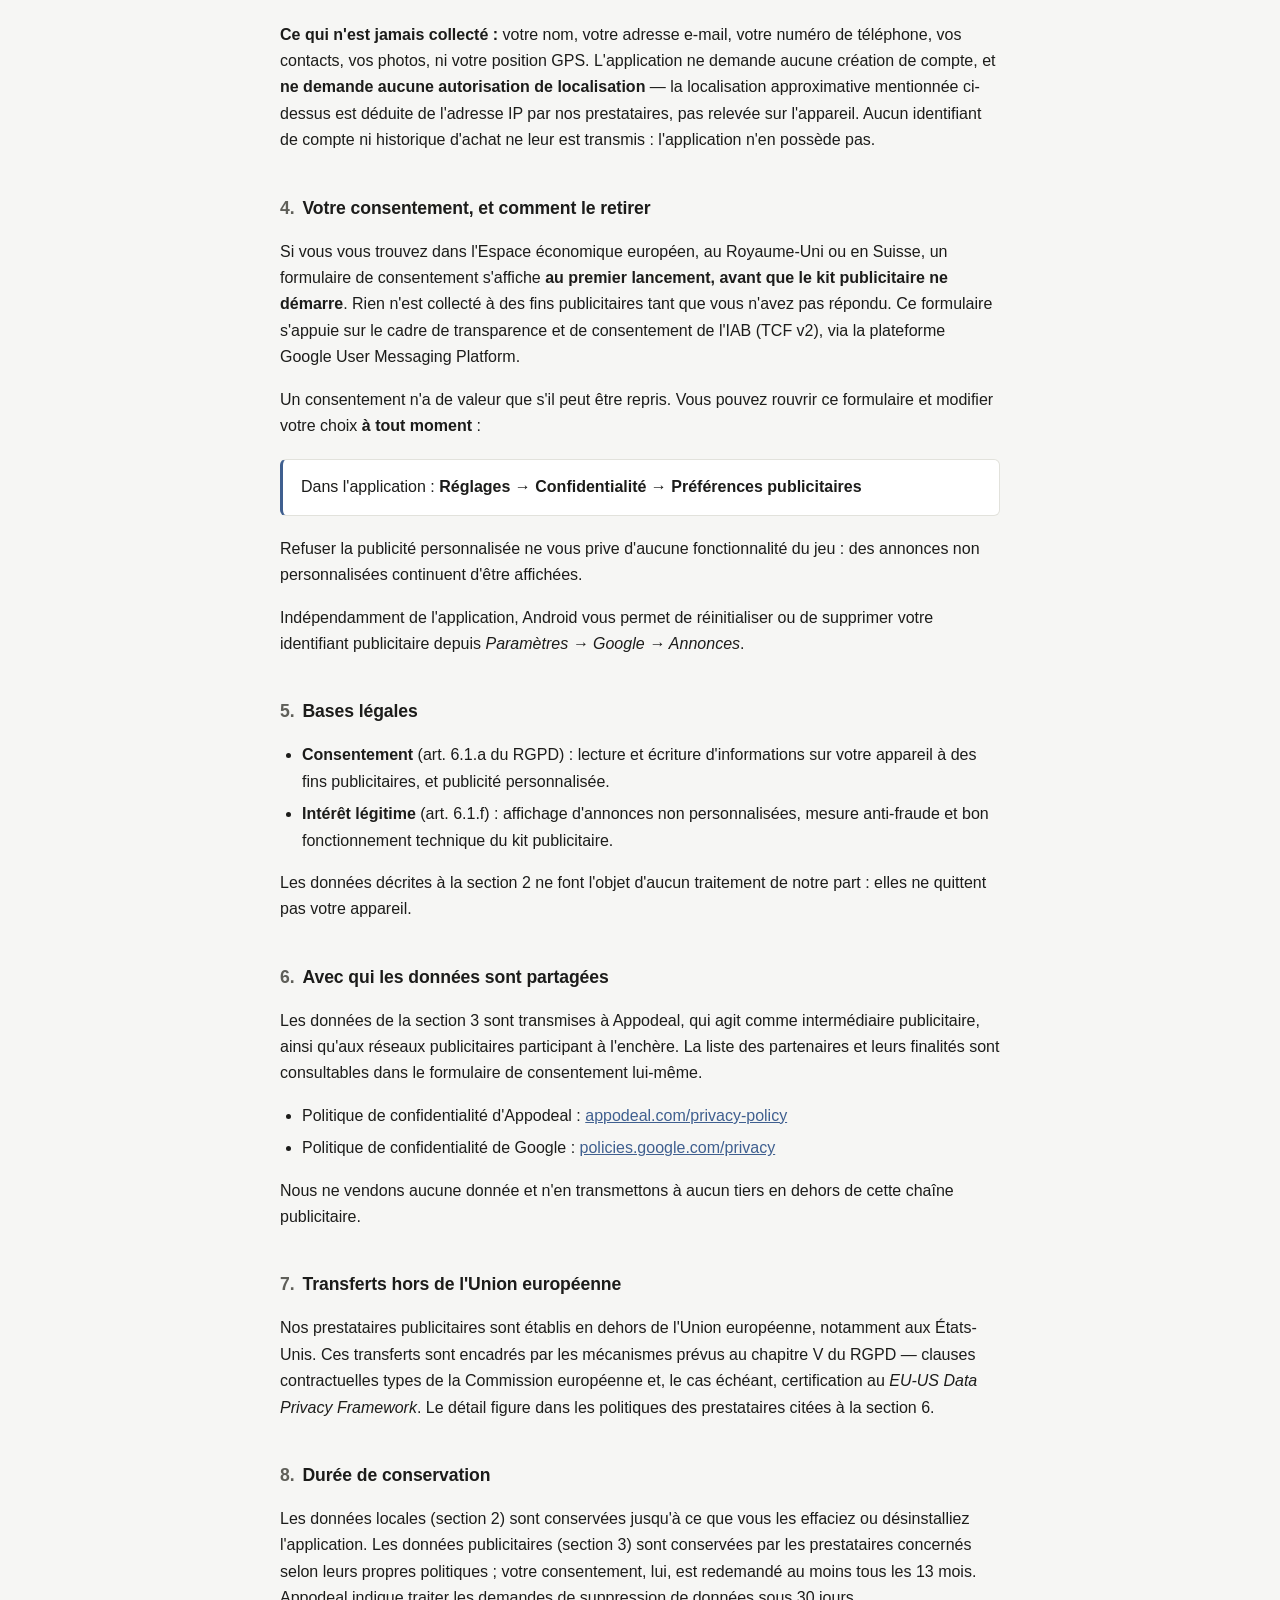
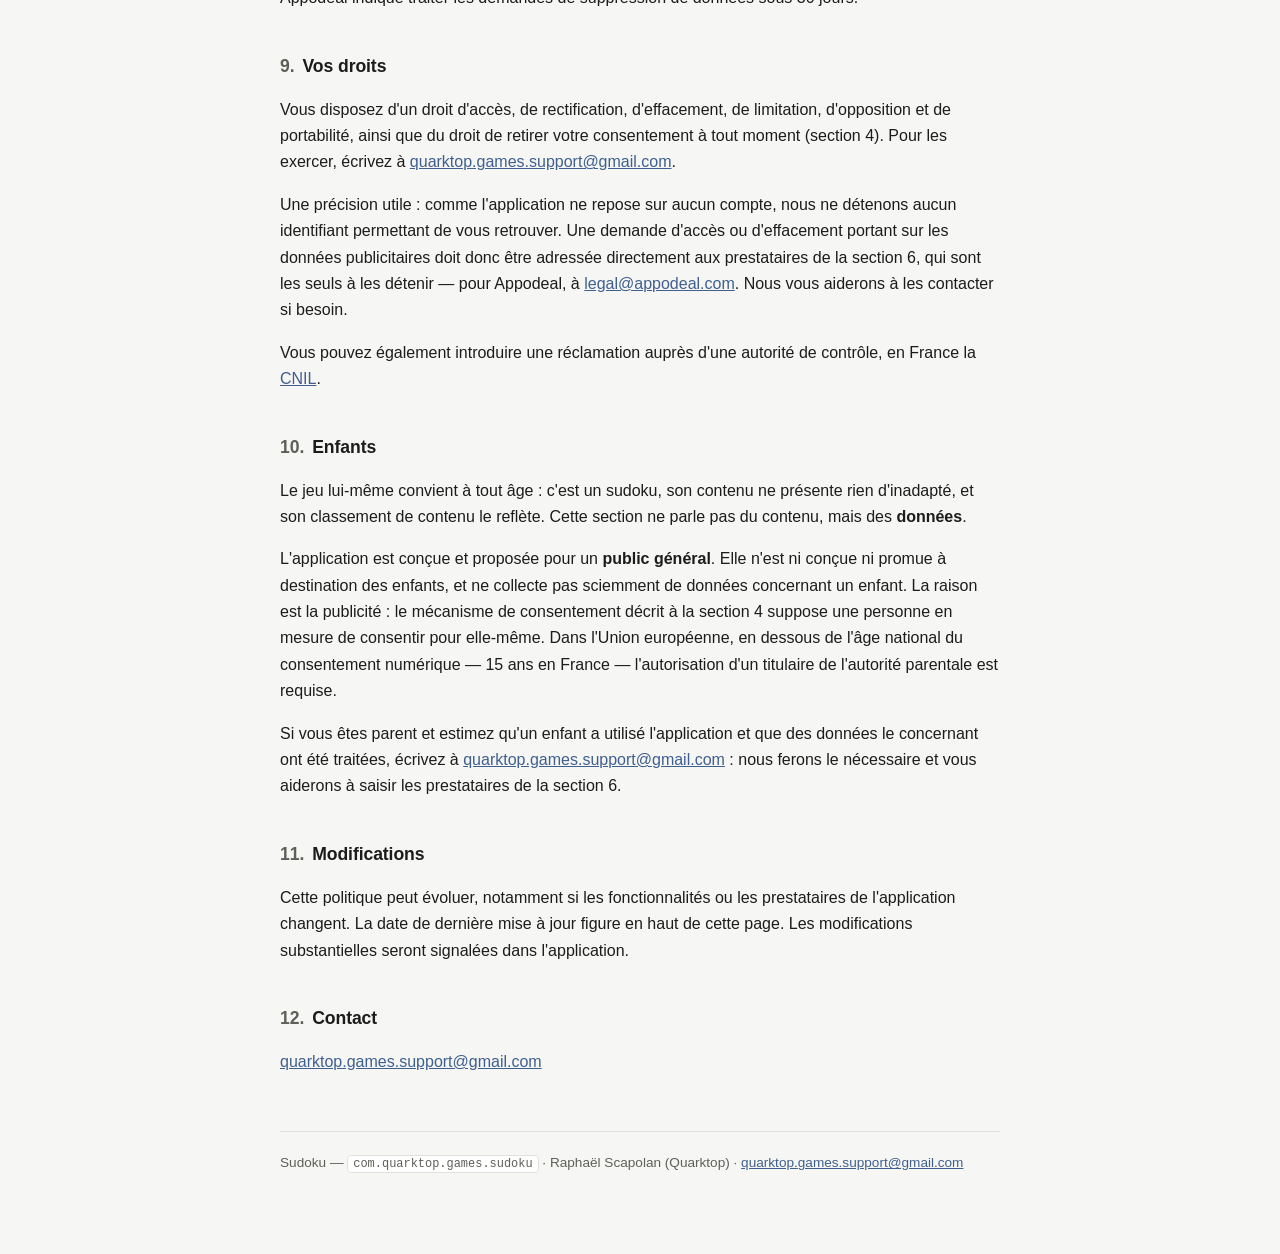
==== commit b94f1b78: "docs: precise le delai et le contact Appodeal pour les demandes de suppression Ajoute le mail direct" ====
--- a/index.html
+++ b/index.html
@@ -153,7 +153,8 @@
   <p>Les données locales (section 2) sont conservées jusqu'à ce que vous les effaciez ou
   désinstalliez l'application. Les données publicitaires (section 3) sont conservées par
   les prestataires concernés selon leurs propres politiques ; votre consentement, lui, est
-  redemandé au moins tous les 13 mois.</p>
+  redemandé au moins tous les 13 mois. Appodeal indique traiter les demandes de suppression
+  de données sous 30 jours.</p>
 
   <h2><span class="num">9.</span>Vos droits</h2>
   <p>Vous disposez d'un droit d'accès, de rectification, d'effacement, de limitation,
@@ -163,7 +164,9 @@
   <p>Une précision utile : comme l'application ne repose sur aucun compte, nous ne détenons
   aucun identifiant permettant de vous retrouver. Une demande d'accès ou d'effacement portant
   sur les données publicitaires doit donc être adressée directement aux prestataires de la
-  section 6, qui sont les seuls à les détenir. Nous vous aiderons à les contacter si besoin.</p>
+  section 6, qui sont les seuls à les détenir — pour Appodeal, à
+  <a href="mailto:legal@appodeal.com">legal@appodeal.com</a>. Nous vous aiderons à les
+  contacter si besoin.</p>
   <p>Vous pouvez également introduire une réclamation auprès d'une autorité de contrôle, en
   France la <a href="https://www.cnil.fr" rel="noopener">CNIL</a>.</p>
 
